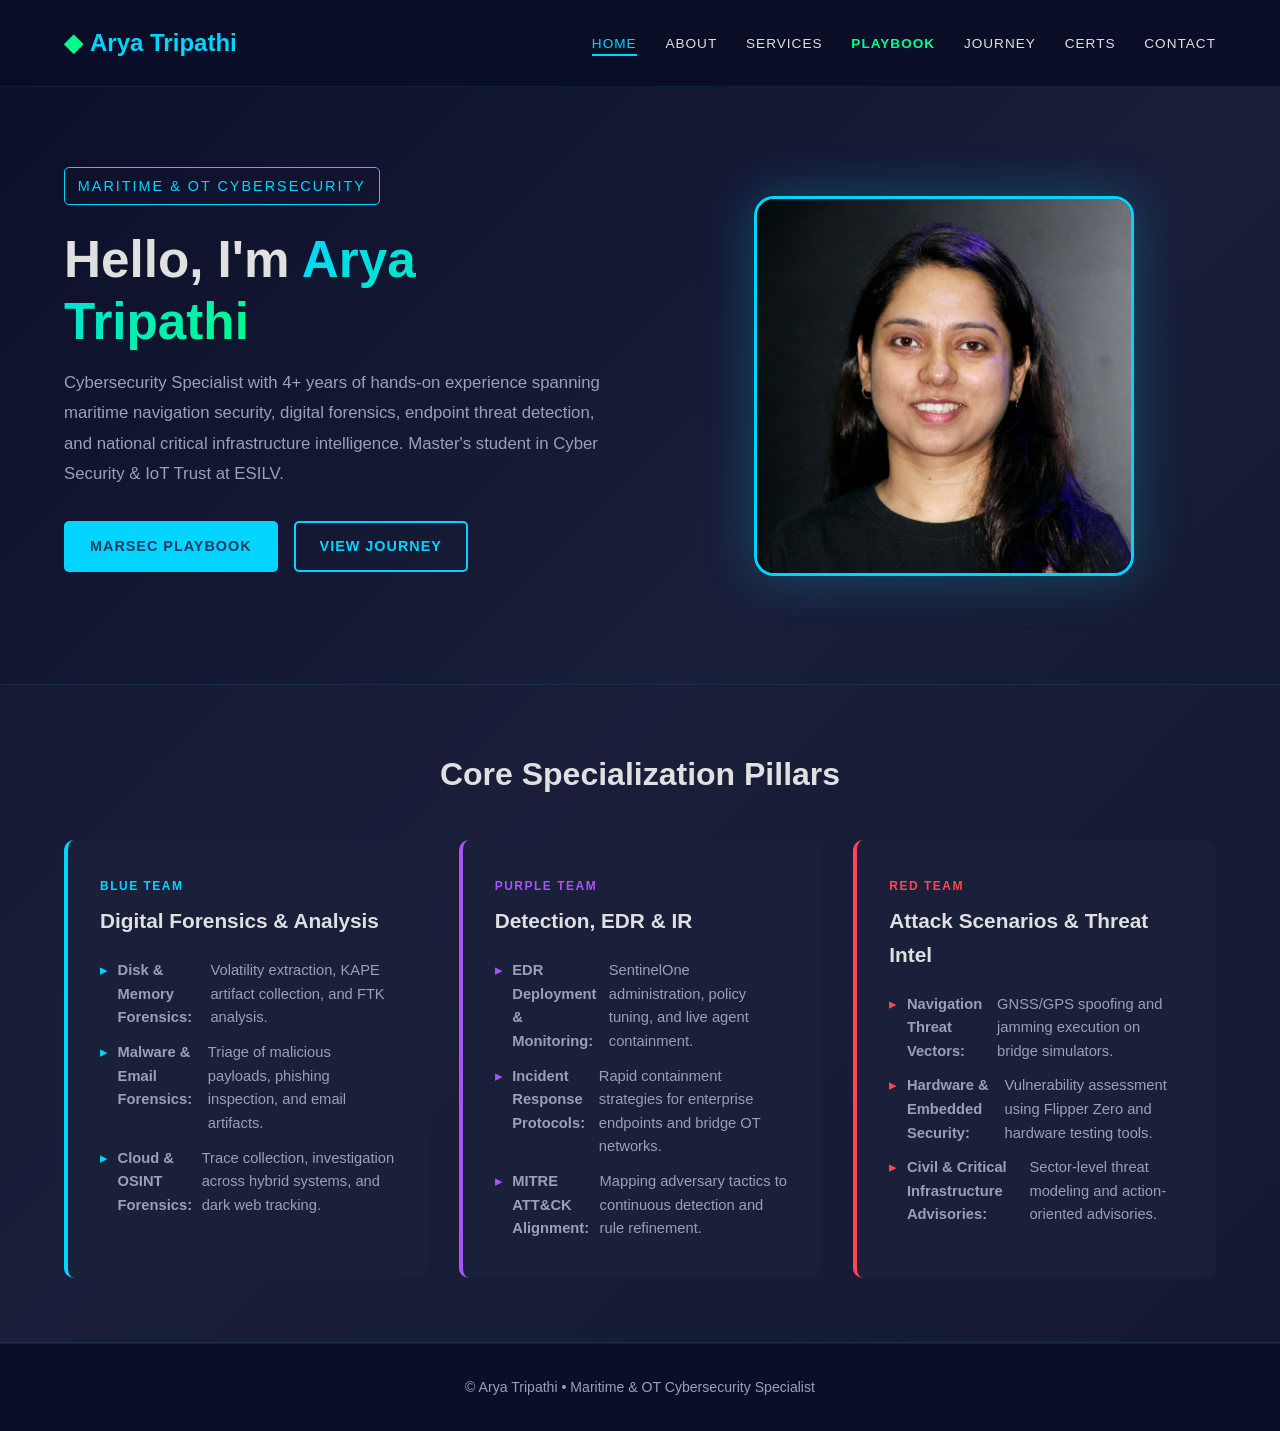
==== index.html @ 49a2dbec "Update index.html with larger photo frame and page-folder links" ====
<!DOCTYPE html>
<html lang="en">
<head>
    <meta charset="UTF-8">
    <meta name="viewport" content="width=device-width, initial-scale=1.0">
    <title>Arya Tripathi - Maritime & OT Cybersecurity Specialist</title>
    <style>
        * {
            margin: 0;
            padding: 0;
            box-sizing: border-box;
        }

        :root {
            --primary: #00d4ff;
            --primary-dark: #0099cc;
            --secondary: #1e3a5f;
            --accent: #00ff88;
            --dark-bg: #0a0e27;
            --card-bg: #1a1f3a;
            --text-light: #e0e0e0;
            --text-muted: #9aa0b5;
        }

        body {
            font-family: 'Segoe UI', Tahoma, Geneva, Verdana, sans-serif;
            background: linear-gradient(135deg, #0a0e27 0%, #1a1f3a 50%, #0f1628 100%);
            color: var(--text-light);
            line-height: 1.6;
            min-height: 100vh;
            display: flex;
            flex-direction: column;
        }

        /* Navigation Bar */
        nav {
            display: flex;
            justify-content: space-between;
            align-items: center;
            padding: 1.5rem 5%;
            background: rgba(10, 14, 39, 0.95);
            backdrop-filter: blur(10px);
            border-bottom: 1px solid rgba(0, 212, 255, 0.1);
            position: sticky;
            top: 0;
            z-index: 100;
        }

        .logo {
            font-size: 1.5rem;
            font-weight: 700;
            color: var(--primary);
            display: flex;
            align-items: center;
            gap: 0.5rem;
        }

        .logo::before {
            content: "◆";
            color: var(--accent);
        }

        nav ul {
            display: flex;
            list-style: none;
            gap: 1.8rem;
        }

        nav a {
            color: var(--text-light);
            text-decoration: none;
            font-size: 0.85rem;
            text-transform: uppercase;
            letter-spacing: 1px;
            transition: all 0.3s ease;
            position: relative;
        }

        nav a:hover,
        nav a.active {
            color: var(--primary);
        }

        nav a.highlight-link {
            color: var(--accent);
            font-weight: 600;
        }

        nav a::after {
            content: '';
            position: absolute;
            bottom: -5px;
            left: 0;
            width: 0;
            height: 2px;
            background: var(--primary);
            transition: width 0.3s ease;
        }

        nav a:hover::after,
        nav a.active::after {
            width: 100%;
        }

        /* Hero Section */
        .hero {
            display: grid;
            grid-template-columns: 1fr 1fr;
            align-items: center;
            gap: 4rem;
            padding: 5rem 5%;
            max-width: 1400px;
            margin: 0 auto;
            flex: 1;
        }

        .hero-content h1 {
            font-size: 3.2rem;
            margin-bottom: 1rem;
            line-height: 1.2;
        }

        .hero-content .highlight {
            background: linear-gradient(135deg, var(--primary), var(--accent));
            -webkit-background-clip: text;
            -webkit-text-fill-color: transparent;
            background-clip: text;
            font-weight: 700;
        }

        .hero-content .subtitle {
            color: var(--primary);
            font-size: 0.9rem;
            text-transform: uppercase;
            letter-spacing: 2px;
            margin-bottom: 1.5rem;
            display: inline-block;
            padding: 0.4rem 0.8rem;
            border: 1px solid var(--primary);
            border-radius: 5px;
        }

        .hero-content p {
            font-size: 1.05rem;
            color: var(--text-muted);
            margin-bottom: 2rem;
            line-height: 1.8;
        }

        .hero-buttons {
            display: flex;
            gap: 1rem;
            margin-bottom: 2rem;
        }

        .btn {
            padding: 0.75rem 1.5rem;
            border-radius: 5px;
            text-decoration: none;
            font-weight: 600;
            font-size: 0.9rem;
            cursor: pointer;
            border: 2px solid;
            transition: all 0.3s ease;
            display: inline-flex;
            align-items: center;
            gap: 0.5rem;
            text-transform: uppercase;
            letter-spacing: 1px;
        }

        .btn-primary {
            background: var(--primary);
            color: var(--secondary);
            border-color: var(--primary);
        }

        .btn-primary:hover {
            background: var(--primary-dark);
            border-color: var(--primary-dark);
            transform: translateY(-2px);
            box-shadow: 0 10px 30px rgba(0, 212, 255, 0.3);
        }

        .btn-secondary {
            background: transparent;
            color: var(--primary);
            border-color: var(--primary);
        }

        .btn-secondary:hover {
            background: var(--primary);
            color: var(--secondary);
            transform: translateY(-2px);
        }

        /* Enlarged Hero Image Frame */
        .hero-image {
            display: flex;
            justify-content: center;
            align-items: center;
        }

        .hero-image img {
            width: 380px;
            height: 380px;
            border-radius: 20px;
            border: 3px solid var(--primary);
            box-shadow: 0 0 50px rgba(0, 212, 255, 0.25);
            object-fit: cover;
            transition: transform 0.3s ease, box-shadow 0.3s ease;
        }

        .hero-image img:hover {
            transform: scale(1.02);
            box-shadow: 0 0 60px rgba(0, 255, 136, 0.3);
        }

        /* Pillars Section */
        .pillars {
            background: rgba(26, 31, 58, 0.5);
            padding: 4rem 5%;
            border-top: 1px solid rgba(0, 212, 255, 0.1);
            border-bottom: 1px solid rgba(0, 212, 255, 0.1);
        }

        .pillars-container {
            max-width: 1400px;
            margin: 0 auto;
        }

        .pillars h2 {
            font-size: 2rem;
            margin-bottom: 2.5rem;
            text-align: center;
            color: var(--text-light);
        }

        .pillars-grid {
            display: grid;
            grid-template-columns: repeat(auto-fit, minmax(300px, 1fr));
            gap: 2rem;
        }

        .pillar {
            background: var(--card-bg);
            padding: 2rem;
            border-radius: 10px;
            transition: all 0.3s ease;
            position: relative;
        }

        .pillar-blue {
            border-left: 4px solid #00d4ff;
        }

        .pillar-purple {
            border-left: 4px solid #a855f7;
        }

        .pillar-red {
            border-left: 4px solid #ff4655;
        }

        .pillar:hover {
            transform: translateY(-5px);
            box-shadow: 0 10px 40px rgba(0, 212, 255, 0.15);
        }

        .pillar-tag {
            font-size: 0.75rem;
            text-transform: uppercase;
            letter-spacing: 1.5px;
            font-weight: 700;
            margin-bottom: 0.5rem;
            display: inline-block;
        }

        .pillar-blue .pillar-tag { color: #00d4ff; }
        .pillar-purple .pillar-tag { color: #a855f7; }
        .pillar-red .pillar-tag { color: #ff4655; }

        .pillar h3 {
            font-size: 1.3rem;
            margin-bottom: 1rem;
            color: var(--text-light);
        }

        .pillar-list {
            list-style: none;
            padding: 0;
            margin: 0;
        }

        .pillar-list li {
            color: var(--text-muted);
            font-size: 0.92rem;
            padding: 0.35rem 0;
            display: flex;
            align-items: flex-start;
            gap: 0.6rem;
        }

        .pillar-blue .pillar-list li::before { content: "▸"; color: #00d4ff; }
        .pillar-purple .pillar-list li::before { content: "▸"; color: #a855f7; }
        .pillar-red .pillar-list li::before { content: "▸"; color: #ff4655; }

        /* Footer */
        footer {
            background: rgba(10, 14, 39, 0.95);
            padding: 2rem 5%;
            text-align: center;
            color: var(--text-muted);
            font-size: 0.88rem;
            border-top: 1px solid rgba(0, 212, 255, 0.1);
        }

        /* Responsive */
        @media (max-width: 768px) {
            .hero {
                grid-template-columns: 1fr;
                padding: 3rem 5%;
                gap: 2rem;
            }

            nav ul {
                display: none;
            }

            .hero-buttons {
                flex-direction: column;
            }

            .hero-image img {
                width: 280px;
                height: 280px;
            }
        }
    </style>
</head>
<body>
    <!-- Navigation linking to your pages/ directory -->
    <nav>
        <div class="logo">Arya Tripathi</div>
        <ul>
            <li><a href="index.html" class="active">Home</a></li>
            <li><a href="pages/about.html">About</a></li>
            <li><a href="pages/services.html">Services</a></li>
            <li><a href="pages/playbook.html" class="highlight-link">Playbook</a></li>
            <li><a href="pages/journey.html">Journey</a></li>
            <li><a href="pages/certifications.html">Certs</a></li>
            <li><a href="pages/contact.html">Contact</a></li>
        </ul>
    </nav>

    <!-- Hero Section -->
    <section class="hero">
        <div class="hero-content">
            <div class="subtitle">Maritime & OT Cybersecurity</div>
            <h1>Hello, I'm <span class="highlight">Arya Tripathi</span></h1>
            <p>Cybersecurity Specialist with 4+ years of hands-on experience spanning maritime navigation security, digital forensics, endpoint threat detection, and national critical infrastructure intelligence. Master's student in Cyber Security & IoT Trust at ESILV.</p>
            
            <div class="hero-buttons">
                <a href="pages/playbook.html" class="btn btn-primary">Marsec Playbook</a>
                <a href="pages/journey.html" class="btn btn-secondary">View Journey</a>
            </div>
        </div>

        <div class="hero-image">
            <img src="assets/profile.jpg" alt="Arya Tripathi" onerror="this.src='https://via.placeholder.com/380x380/1a1f3a/00d4ff?text=Arya+Tripathi'">
        </div>
    </section>

    <!-- Core Pillars Section (Blue / Purple / Red Team) -->
    <section class="pillars">
        <div class="pillars-container">
            <h2>Core Specialization Pillars</h2>
            <div class="pillars-grid">
                
                <!-- Blue Team Pillar -->
                <div class="pillar pillar-blue">
                    <span class="pillar-tag">Blue Team</span>
                    <h3>Digital Forensics & Analysis</h3>
                    <ul class="pillar-list">
                        <li><strong>Disk & Memory Forensics:</strong> Volatility extraction, KAPE artifact collection, and FTK analysis.</li>
                        <li><strong>Malware & Email Forensics:</strong> Triage of malicious payloads, phishing inspection, and email artifacts.</li>
                        <li><strong>Cloud & OSINT Forensics:</strong> Trace collection, investigation across hybrid systems, and dark web tracking.</li>
                    </ul>
                </div>

                <!-- Purple Team Pillar -->
                <div class="pillar pillar-purple">
                    <span class="pillar-tag">Purple Team</span>
                    <h3>Detection, EDR & IR</h3>
                    <ul class="pillar-list">
                        <li><strong>EDR Deployment & Monitoring:</strong> SentinelOne administration, policy tuning, and live agent containment.</li>
                        <li><strong>Incident Response Protocols:</strong> Rapid containment strategies for enterprise endpoints and bridge OT networks.</li>
                        <li><strong>MITRE ATT&CK Alignment:</strong> Mapping adversary tactics to continuous detection and rule refinement.</li>
                    </ul>
                </div>

                <!-- Red Team Pillar -->
                <div class="pillar pillar-red">
                    <span class="pillar-tag">Red Team</span>
                    <h3>Attack Scenarios & Threat Intel</h3>
                    <ul class="pillar-list">
                        <li><strong>Navigation Threat Vectors:</strong> GNSS/GPS spoofing and jamming execution on bridge simulators.</li>
                        <li><strong>Hardware & Embedded Security:</strong> Vulnerability assessment using Flipper Zero and hardware testing tools.</li>
                        <li><strong>Civil & Critical Infrastructure Advisories:</strong> Sector-level threat modeling and action-oriented advisories.</li>
                    </ul>
                </div>

            </div>
        </div>
    </section>

    <!-- Footer -->
    <footer>
        <p>&copy; Arya Tripathi &bull; Maritime & OT Cybersecurity Specialist</p>
    </footer>
</body>
</html>
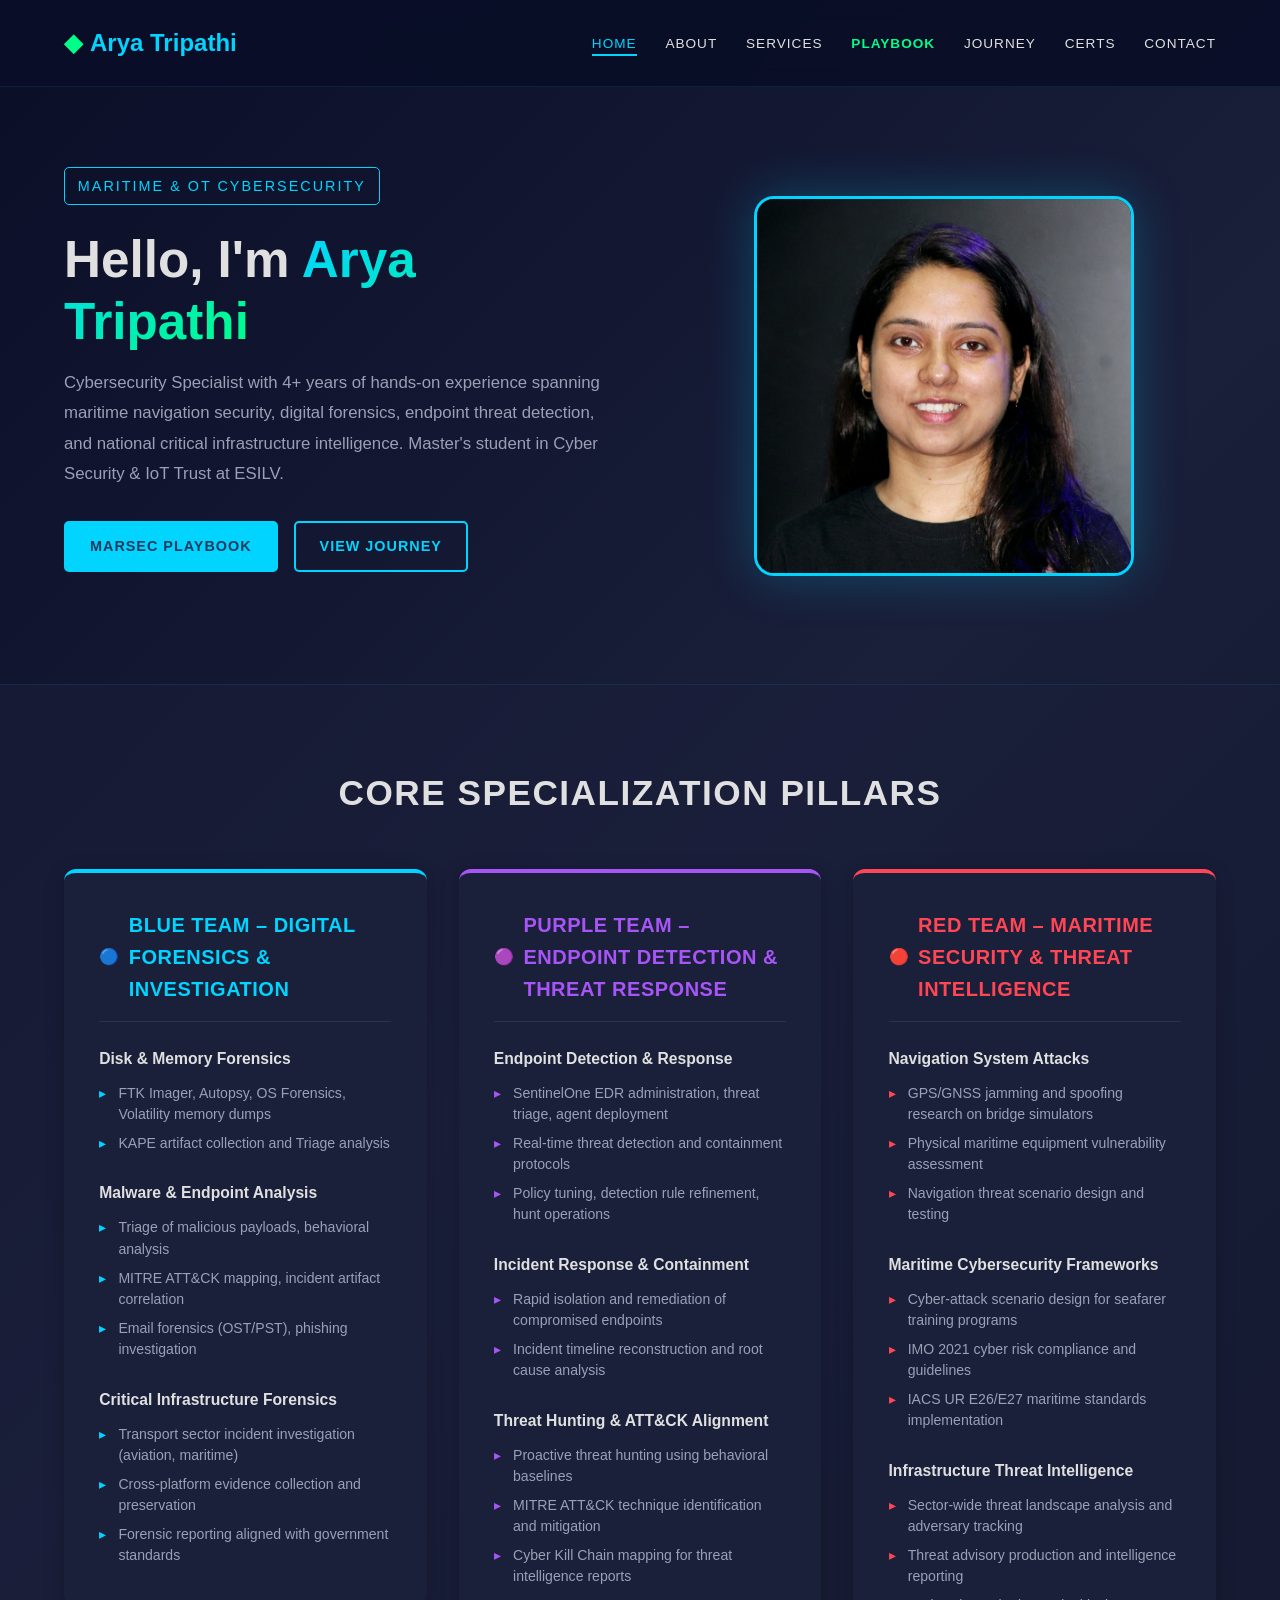
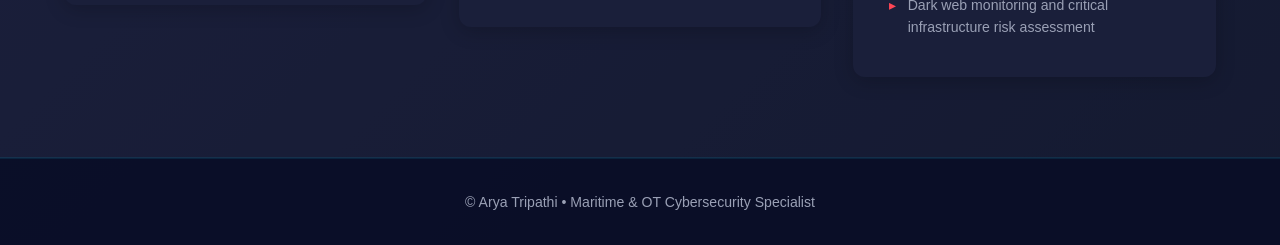
==== commit 134ffe45: "Update index.html with larger photo frame and page-folder links" ====
--- a/index.html
+++ b/index.html
@@ -20,6 +20,11 @@
             --card-bg: #1a1f3a;
             --text-light: #e0e0e0;
             --text-muted: #9aa0b5;
+            
+            /* Team Accent Colors */
+            --blue-team: #00d4ff;
+            --purple-team: #a855f7;
+            --red-team: #ff4655;
         }
 
         body {
@@ -219,7 +224,7 @@
         /* Pillars Section */
         .pillars {
             background: rgba(26, 31, 58, 0.5);
-            padding: 4rem 5%;
+            padding: 5rem 5%;
             border-top: 1px solid rgba(0, 212, 255, 0.1);
             border-bottom: 1px solid rgba(0, 212, 255, 0.1);
         }
@@ -230,60 +235,71 @@
         }
 
         .pillars h2 {
-            font-size: 2rem;
-            margin-bottom: 2.5rem;
+            font-size: 2.2rem;
+            margin-bottom: 3rem;
             text-align: center;
             color: var(--text-light);
+            letter-spacing: 1.5px;
+            text-transform: uppercase;
         }
 
         .pillars-grid {
             display: grid;
-            grid-template-columns: repeat(auto-fit, minmax(300px, 1fr));
+            grid-template-columns: repeat(auto-fit, minmax(350px, 1fr));
             gap: 2rem;
+            align-items: start;
         }
 
         .pillar {
             background: var(--card-bg);
-            padding: 2rem;
-            border-radius: 10px;
+            padding: 2.2rem;
+            border-radius: 12px;
             transition: all 0.3s ease;
-            position: relative;
-        }
-
-        .pillar-blue {
-            border-left: 4px solid #00d4ff;
-        }
-
-        .pillar-purple {
-            border-left: 4px solid #a855f7;
-        }
-
-        .pillar-red {
-            border-left: 4px solid #ff4655;
-        }
+            box-shadow: 0 4px 20px rgba(0,0,0,0.2);
+        }
+
+        .pillar-blue { border-top: 4px solid var(--blue-team); }
+        .pillar-purple { border-top: 4px solid var(--purple-team); }
+        .pillar-red { border-top: 4px solid var(--red-team); }
 
         .pillar:hover {
             transform: translateY(-5px);
-            box-shadow: 0 10px 40px rgba(0, 212, 255, 0.15);
-        }
-
-        .pillar-tag {
-            font-size: 0.75rem;
+            box-shadow: 0 12px 30px rgba(0, 0, 0, 0.4);
+        }
+
+        .pillar-header {
+            display: flex;
+            align-items: center;
+            gap: 0.6rem;
+            margin-bottom: 1.5rem;
+            border-bottom: 1px solid rgba(255, 255, 255, 0.08);
+            padding-bottom: 1rem;
+        }
+
+        .pillar-header h3 {
+            font-size: 1.25rem;
+            font-weight: 700;
+            letter-spacing: 0.5px;
             text-transform: uppercase;
-            letter-spacing: 1.5px;
-            font-weight: 700;
+        }
+
+        .pillar-blue .pillar-header h3 { color: var(--blue-team); }
+        .pillar-purple .pillar-header h3 { color: var(--purple-team); }
+        .pillar-red .pillar-header h3 { color: var(--red-team); }
+
+        .pillar-section {
+            margin-bottom: 1.4rem;
+        }
+
+        .pillar-section:last-child {
+            margin-bottom: 0;
+        }
+
+        .pillar-section h4 {
+            font-size: 0.98rem;
+            color: var(--text-light);
             margin-bottom: 0.5rem;
-            display: inline-block;
-        }
-
-        .pillar-blue .pillar-tag { color: #00d4ff; }
-        .pillar-purple .pillar-tag { color: #a855f7; }
-        .pillar-red .pillar-tag { color: #ff4655; }
-
-        .pillar h3 {
-            font-size: 1.3rem;
-            margin-bottom: 1rem;
-            color: var(--text-light);
+            font-weight: 600;
         }
 
         .pillar-list {
@@ -294,16 +310,33 @@
 
         .pillar-list li {
             color: var(--text-muted);
-            font-size: 0.92rem;
-            padding: 0.35rem 0;
-            display: flex;
-            align-items: flex-start;
-            gap: 0.6rem;
-        }
-
-        .pillar-blue .pillar-list li::before { content: "▸"; color: #00d4ff; }
-        .pillar-purple .pillar-list li::before { content: "▸"; color: #a855f7; }
-        .pillar-red .pillar-list li::before { content: "▸"; color: #ff4655; }
+            font-size: 0.88rem;
+            padding: 0.25rem 0;
+            position: relative;
+            padding-left: 1.2rem;
+            line-height: 1.5;
+        }
+
+        .pillar-blue .pillar-list li::before {
+            content: "▸";
+            position: absolute;
+            left: 0;
+            color: var(--blue-team);
+        }
+
+        .pillar-purple .pillar-list li::before {
+            content: "▸";
+            position: absolute;
+            left: 0;
+            color: var(--purple-team);
+        }
+
+        .pillar-red .pillar-list li::before {
+            content: "▸";
+            position: absolute;
+            left: 0;
+            color: var(--red-team);
+        }
 
         /* Footer */
         footer {
@@ -316,6 +349,12 @@
         }
 
         /* Responsive */
+        @media (max-width: 900px) {
+            .pillars-grid {
+                grid-template-columns: 1fr;
+            }
+        }
+
         @media (max-width: 768px) {
             .hero {
                 grid-template-columns: 1fr;
@@ -339,7 +378,7 @@
     </style>
 </head>
 <body>
-    <!-- Navigation linking to your pages/ directory -->
+    <!-- Navigation Bar -->
     <nav>
         <div class="logo">Arya Tripathi</div>
         <ul>
@@ -371,43 +410,113 @@
         </div>
     </section>
 
-    <!-- Core Pillars Section (Blue / Purple / Red Team) -->
+    <!-- Core Specialization Pillars Section -->
     <section class="pillars">
         <div class="pillars-container">
             <h2>Core Specialization Pillars</h2>
             <div class="pillars-grid">
                 
-                <!-- Blue Team Pillar -->
+                <!-- BLUE TEAM -->
                 <div class="pillar pillar-blue">
-                    <span class="pillar-tag">Blue Team</span>
-                    <h3>Digital Forensics & Analysis</h3>
-                    <ul class="pillar-list">
-                        <li><strong>Disk & Memory Forensics:</strong> Volatility extraction, KAPE artifact collection, and FTK analysis.</li>
-                        <li><strong>Malware & Email Forensics:</strong> Triage of malicious payloads, phishing inspection, and email artifacts.</li>
-                        <li><strong>Cloud & OSINT Forensics:</strong> Trace collection, investigation across hybrid systems, and dark web tracking.</li>
-                    </ul>
+                    <div class="pillar-header">
+                        <span>🔵</span>
+                        <h3>BLUE TEAM – Digital Forensics & Investigation</h3>
+                    </div>
+
+                    <div class="pillar-section">
+                        <h4>Disk & Memory Forensics</h4>
+                        <ul class="pillar-list">
+                            <li>FTK Imager, Autopsy, OS Forensics, Volatility memory dumps</li>
+                            <li>KAPE artifact collection and Triage analysis</li>
+                        </ul>
+                    </div>
+
+                    <div class="pillar-section">
+                        <h4>Malware & Endpoint Analysis</h4>
+                        <ul class="pillar-list">
+                            <li>Triage of malicious payloads, behavioral analysis</li>
+                            <li>MITRE ATT&CK mapping, incident artifact correlation</li>
+                            <li>Email forensics (OST/PST), phishing investigation</li>
+                        </ul>
+                    </div>
+
+                    <div class="pillar-section">
+                        <h4>Critical Infrastructure Forensics</h4>
+                        <ul class="pillar-list">
+                            <li>Transport sector incident investigation (aviation, maritime)</li>
+                            <li>Cross-platform evidence collection and preservation</li>
+                            <li>Forensic reporting aligned with government standards</li>
+                        </ul>
+                    </div>
                 </div>
 
-                <!-- Purple Team Pillar -->
+                <!-- PURPLE TEAM -->
                 <div class="pillar pillar-purple">
-                    <span class="pillar-tag">Purple Team</span>
-                    <h3>Detection, EDR & IR</h3>
-                    <ul class="pillar-list">
-                        <li><strong>EDR Deployment & Monitoring:</strong> SentinelOne administration, policy tuning, and live agent containment.</li>
-                        <li><strong>Incident Response Protocols:</strong> Rapid containment strategies for enterprise endpoints and bridge OT networks.</li>
-                        <li><strong>MITRE ATT&CK Alignment:</strong> Mapping adversary tactics to continuous detection and rule refinement.</li>
-                    </ul>
+                    <div class="pillar-header">
+                        <span>🟣</span>
+                        <h3>PURPLE TEAM – Endpoint Detection & Threat Response</h3>
+                    </div>
+
+                    <div class="pillar-section">
+                        <h4>Endpoint Detection & Response</h4>
+                        <ul class="pillar-list">
+                            <li>SentinelOne EDR administration, threat triage, agent deployment</li>
+                            <li>Real-time threat detection and containment protocols</li>
+                            <li>Policy tuning, detection rule refinement, hunt operations</li>
+                        </ul>
+                    </div>
+
+                    <div class="pillar-section">
+                        <h4>Incident Response & Containment</h4>
+                        <ul class="pillar-list">
+                            <li>Rapid isolation and remediation of compromised endpoints</li>
+                            <li>Incident timeline reconstruction and root cause analysis</li>
+                        </ul>
+                    </div>
+
+                    <div class="pillar-section">
+                        <h4>Threat Hunting & ATT&CK Alignment</h4>
+                        <ul class="pillar-list">
+                            <li>Proactive threat hunting using behavioral baselines</li>
+                            <li>MITRE ATT&CK technique identification and mitigation</li>
+                            <li>Cyber Kill Chain mapping for threat intelligence reports</li>
+                        </ul>
+                    </div>
                 </div>
 
-                <!-- Red Team Pillar -->
+                <!-- RED TEAM -->
                 <div class="pillar pillar-red">
-                    <span class="pillar-tag">Red Team</span>
-                    <h3>Attack Scenarios & Threat Intel</h3>
-                    <ul class="pillar-list">
-                        <li><strong>Navigation Threat Vectors:</strong> GNSS/GPS spoofing and jamming execution on bridge simulators.</li>
-                        <li><strong>Hardware & Embedded Security:</strong> Vulnerability assessment using Flipper Zero and hardware testing tools.</li>
-                        <li><strong>Civil & Critical Infrastructure Advisories:</strong> Sector-level threat modeling and action-oriented advisories.</li>
-                    </ul>
+                    <div class="pillar-header">
+                        <span>🔴</span>
+                        <h3>RED TEAM – Maritime Security & Threat Intelligence</h3>
+                    </div>
+
+                    <div class="pillar-section">
+                        <h4>Navigation System Attacks</h4>
+                        <ul class="pillar-list">
+                            <li>GPS/GNSS jamming and spoofing research on bridge simulators</li>
+                            <li>Physical maritime equipment vulnerability assessment</li>
+                            <li>Navigation threat scenario design and testing</li>
+                        </ul>
+                    </div>
+
+                    <div class="pillar-section">
+                        <h4>Maritime Cybersecurity Frameworks</h4>
+                        <ul class="pillar-list">
+                            <li>Cyber-attack scenario design for seafarer training programs</li>
+                            <li>IMO 2021 cyber risk compliance and guidelines</li>
+                            <li>IACS UR E26/E27 maritime standards implementation</li>
+                        </ul>
+                    </div>
+
+                    <div class="pillar-section">
+                        <h4>Infrastructure Threat Intelligence</h4>
+                        <ul class="pillar-list">
+                            <li>Sector-wide threat landscape analysis and adversary tracking</li>
+                            <li>Threat advisory production and intelligence reporting</li>
+                            <li>Dark web monitoring and critical infrastructure risk assessment</li>
+                        </ul>
+                    </div>
                 </div>
 
             </div>
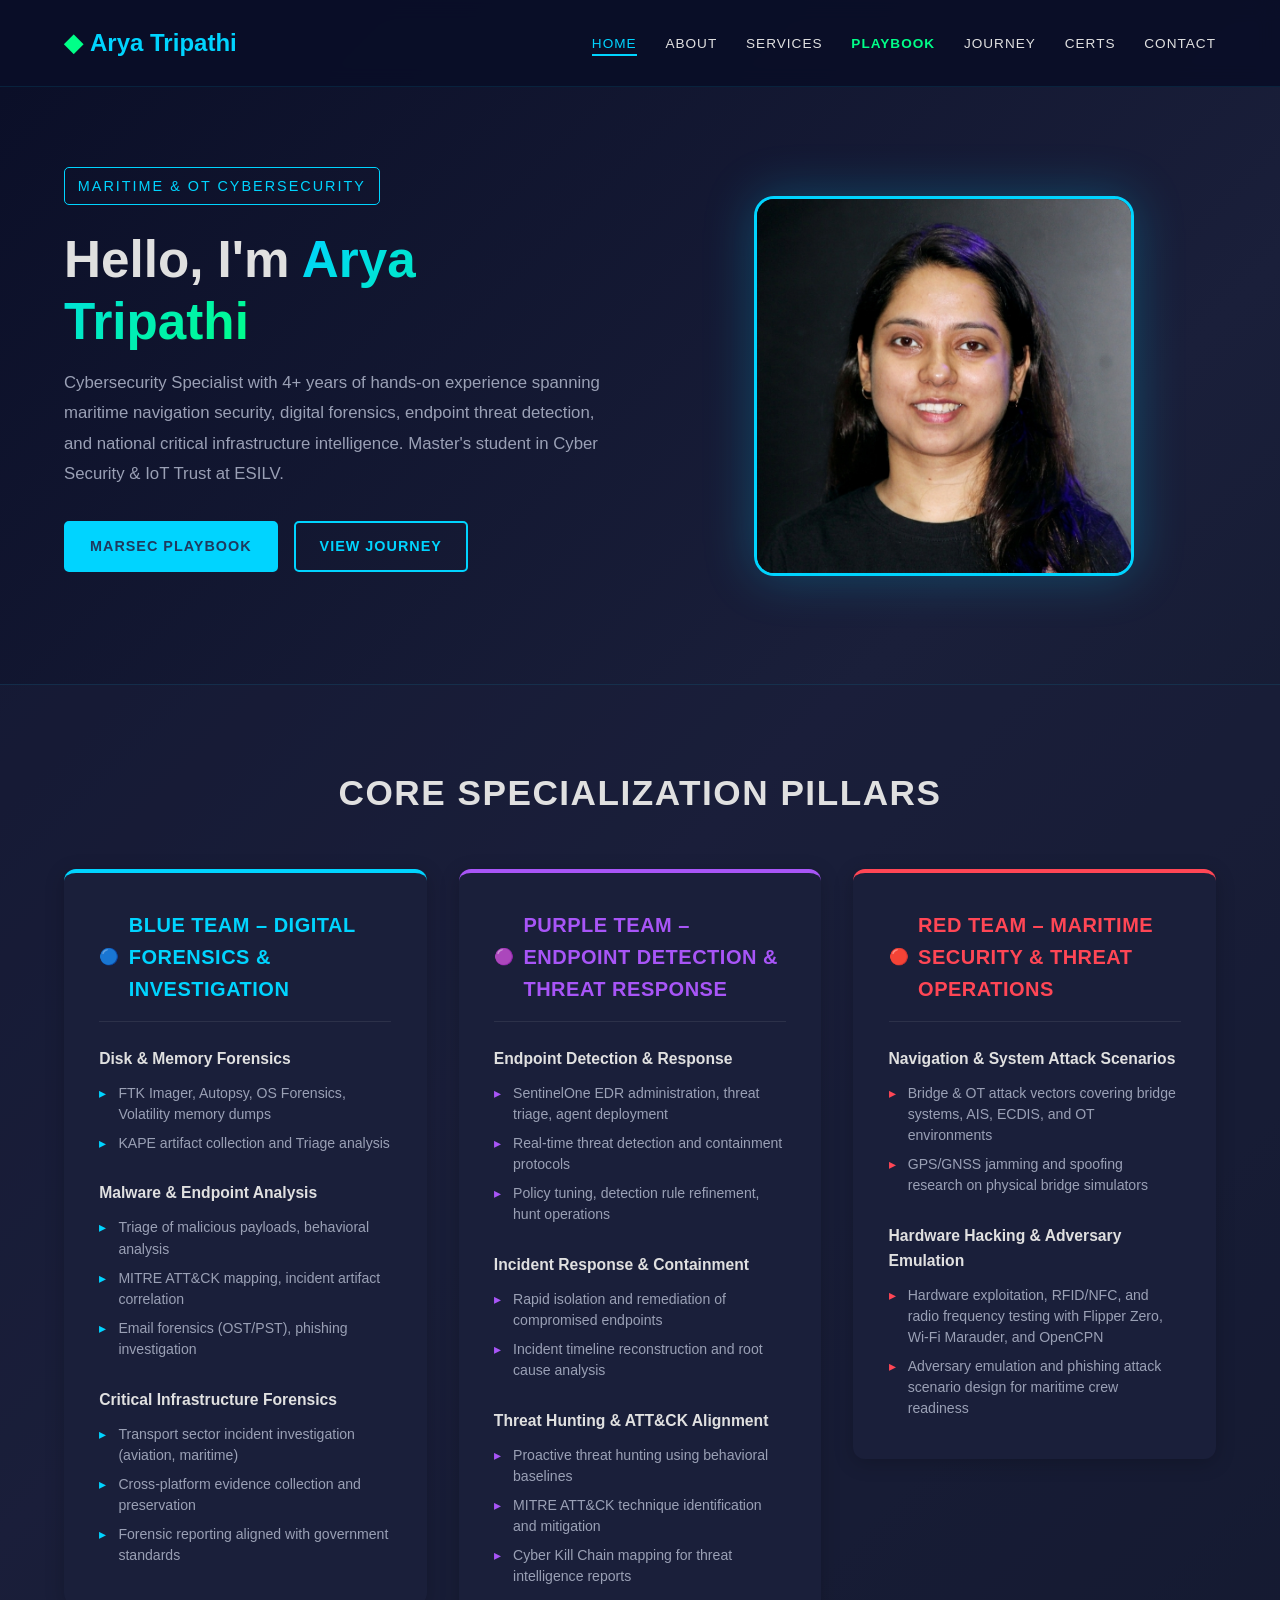
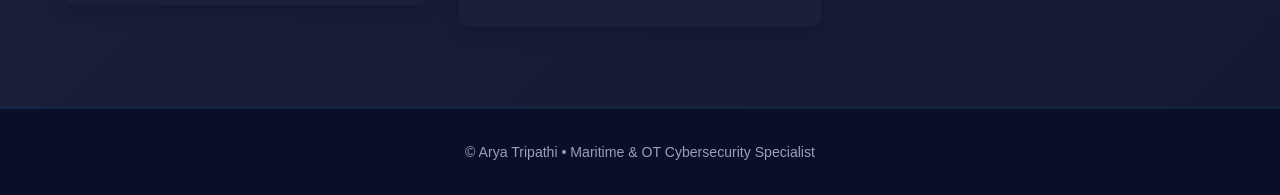
==== commit 39916134: "Update index.html with larger photo frame and page-folder links" ====
--- a/index.html
+++ b/index.html
@@ -488,33 +488,22 @@
                 <div class="pillar pillar-red">
                     <div class="pillar-header">
                         <span>🔴</span>
-                        <h3>RED TEAM – Maritime Security & Threat Intelligence</h3>
-                    </div>
-
-                    <div class="pillar-section">
-                        <h4>Navigation System Attacks</h4>
-                        <ul class="pillar-list">
-                            <li>GPS/GNSS jamming and spoofing research on bridge simulators</li>
-                            <li>Physical maritime equipment vulnerability assessment</li>
-                            <li>Navigation threat scenario design and testing</li>
-                        </ul>
-                    </div>
-
-                    <div class="pillar-section">
-                        <h4>Maritime Cybersecurity Frameworks</h4>
-                        <ul class="pillar-list">
-                            <li>Cyber-attack scenario design for seafarer training programs</li>
-                            <li>IMO 2021 cyber risk compliance and guidelines</li>
-                            <li>IACS UR E26/E27 maritime standards implementation</li>
-                        </ul>
-                    </div>
-
-                    <div class="pillar-section">
-                        <h4>Infrastructure Threat Intelligence</h4>
-                        <ul class="pillar-list">
-                            <li>Sector-wide threat landscape analysis and adversary tracking</li>
-                            <li>Threat advisory production and intelligence reporting</li>
-                            <li>Dark web monitoring and critical infrastructure risk assessment</li>
+                        <h3>RED TEAM – Maritime Security & Threat Operations</h3>
+                    </div>
+
+                    <div class="pillar-section">
+                        <h4>Navigation & System Attack Scenarios</h4>
+                        <ul class="pillar-list">
+                            <li>Bridge & OT attack vectors covering bridge systems, AIS, ECDIS, and OT environments</li>
+                            <li>GPS/GNSS jamming and spoofing research on physical bridge simulators</li>
+                        </ul>
+                    </div>
+
+                    <div class="pillar-section">
+                        <h4>Hardware Hacking & Adversary Emulation</h4>
+                        <ul class="pillar-list">
+                            <li>Hardware exploitation, RFID/NFC, and radio frequency testing with Flipper Zero, Wi-Fi Marauder, and OpenCPN</li>
+                            <li>Adversary emulation and phishing attack scenario design for maritime crew readiness</li>
                         </ul>
                     </div>
                 </div>
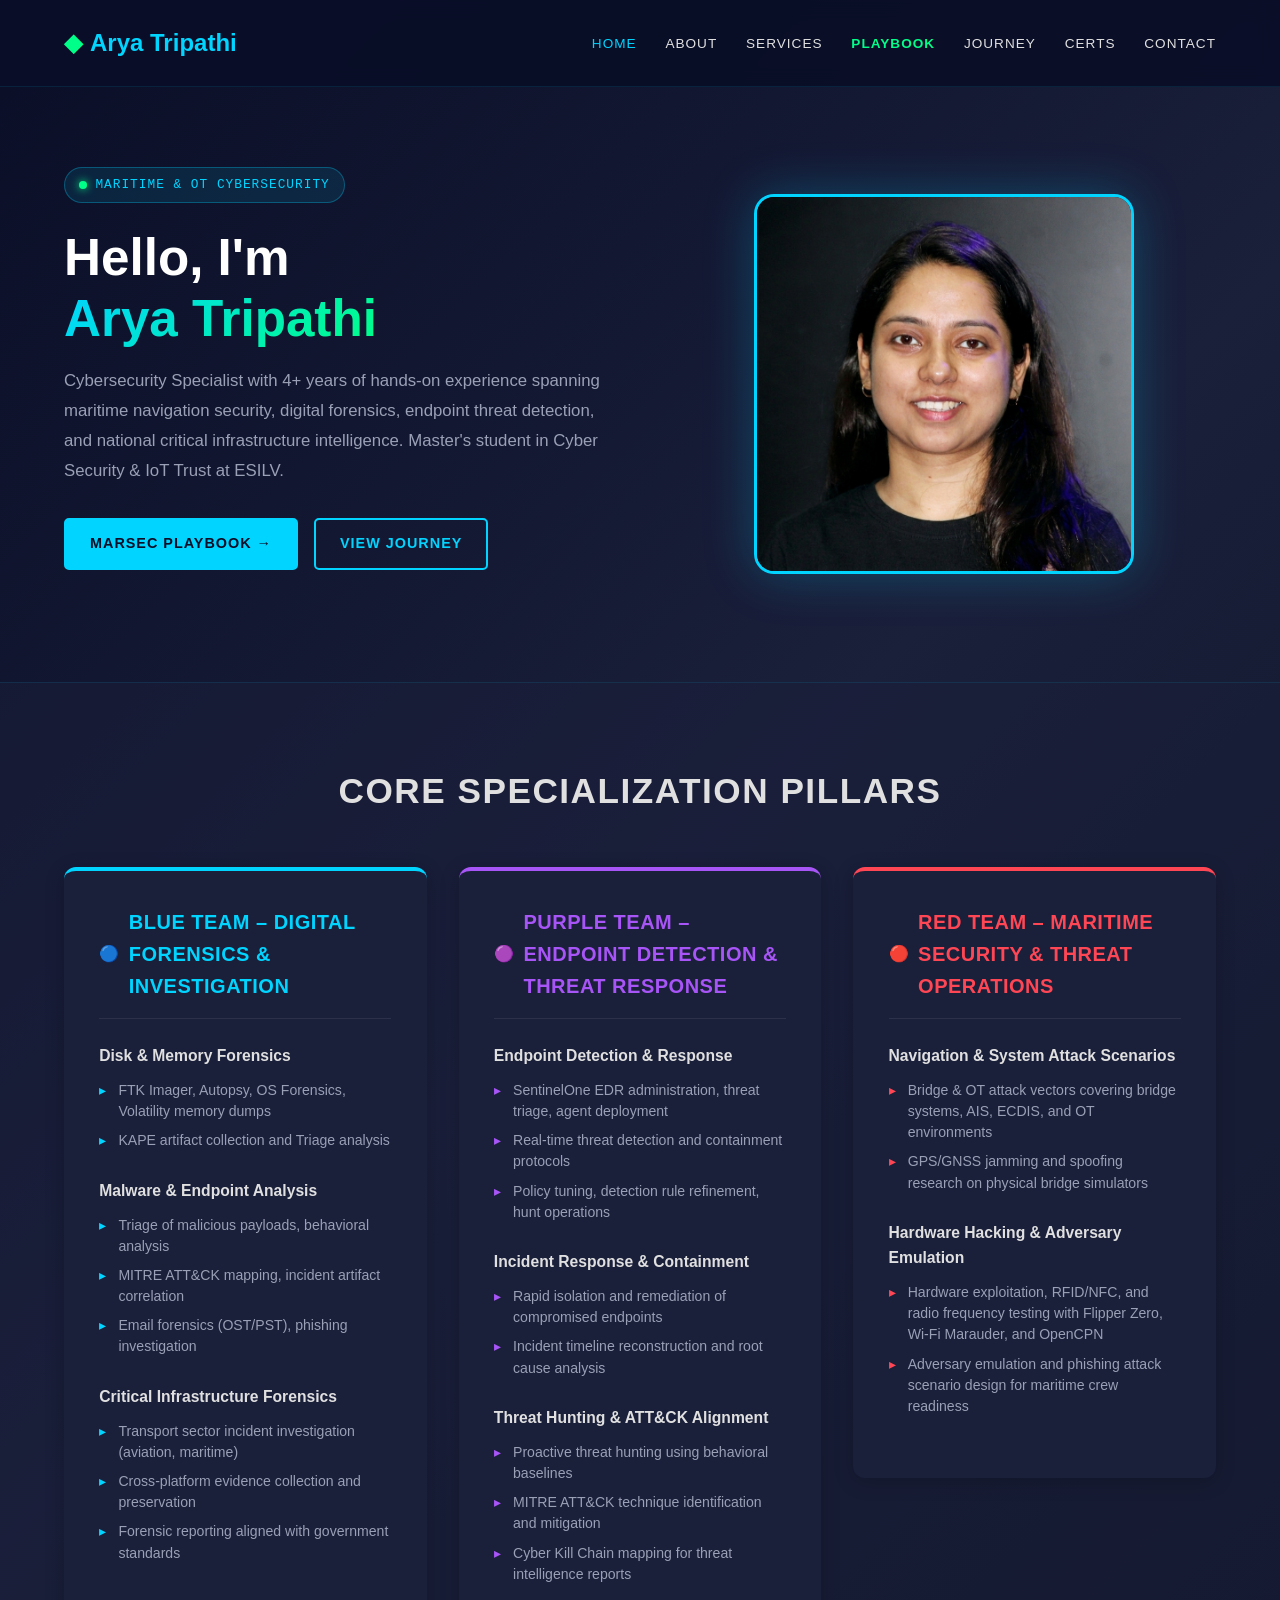
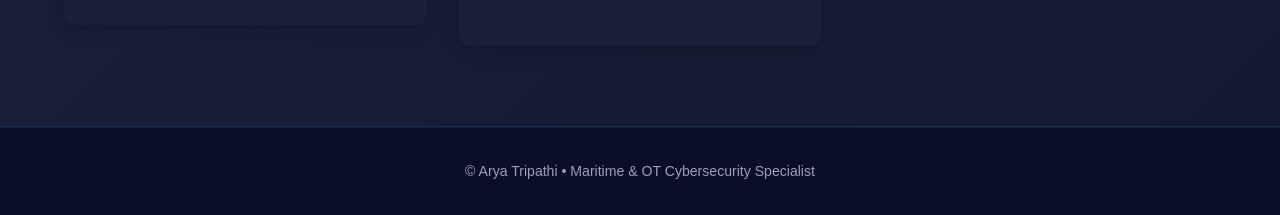
==== commit bddbe705: "Fix CSS styling and hero layout formatting" ====
--- a/index.html
+++ b/index.html
@@ -29,6 +29,7 @@
 
         body {
             font-family: 'Segoe UI', Tahoma, Geneva, Verdana, sans-serif;
+            background: #0a0e27;
             background: linear-gradient(135deg, #0a0e27 0%, #1a1f3a 50%, #0f1628 100%);
             color: var(--text-light);
             line-height: 1.6;
@@ -91,22 +92,6 @@
             font-weight: 600;
         }
 
-        nav a::after {
-            content: '';
-            position: absolute;
-            bottom: -5px;
-            left: 0;
-            width: 0;
-            height: 2px;
-            background: var(--primary);
-            transition: width 0.3s ease;
-        }
-
-        nav a:hover::after,
-        nav a.active::after {
-            width: 100%;
-        }
-
         /* Hero Section */
         .hero {
             display: grid;
@@ -117,12 +102,37 @@
             max-width: 1400px;
             margin: 0 auto;
             flex: 1;
+            width: 100%;
+        }
+
+        .status-badge {
+            display: inline-flex;
+            align-items: center;
+            gap: 0.5rem;
+            background: rgba(0, 212, 255, 0.1);
+            border: 1px solid rgba(0, 212, 255, 0.3);
+            color: var(--primary);
+            font-family: monospace;
+            font-size: 0.8rem;
+            padding: 0.4rem 0.9rem;
+            border-radius: 20px;
+            margin-bottom: 1.5rem;
+            letter-spacing: 1px;
+        }
+
+        .status-dot {
+            width: 8px;
+            height: 8px;
+            background-color: var(--accent);
+            border-radius: 50%;
+            box-shadow: 0 0 8px var(--accent);
         }
 
         .hero-content h1 {
             font-size: 3.2rem;
             margin-bottom: 1rem;
             line-height: 1.2;
+            color: #ffffff;
         }
 
         .hero-content .highlight {
@@ -131,18 +141,6 @@
             -webkit-text-fill-color: transparent;
             background-clip: text;
             font-weight: 700;
-        }
-
-        .hero-content .subtitle {
-            color: var(--primary);
-            font-size: 0.9rem;
-            text-transform: uppercase;
-            letter-spacing: 2px;
-            margin-bottom: 1.5rem;
-            display: inline-block;
-            padding: 0.4rem 0.8rem;
-            border: 1px solid var(--primary);
-            border-radius: 5px;
         }
 
         .hero-content p {
@@ -176,7 +174,7 @@
 
         .btn-primary {
             background: var(--primary);
-            color: var(--secondary);
+            color: #0a0e27;
             border-color: var(--primary);
         }
 
@@ -195,11 +193,11 @@
 
         .btn-secondary:hover {
             background: var(--primary);
-            color: var(--secondary);
+            color: #0a0e27;
             transform: translateY(-2px);
         }
 
-        /* Enlarged Hero Image Frame */
+        /* Hero Image Frame */
         .hero-image {
             display: flex;
             justify-content: center;
@@ -213,12 +211,6 @@
             border: 3px solid var(--primary);
             box-shadow: 0 0 50px rgba(0, 212, 255, 0.25);
             object-fit: cover;
-            transition: transform 0.3s ease, box-shadow 0.3s ease;
-        }
-
-        .hero-image img:hover {
-            transform: scale(1.02);
-            box-shadow: 0 0 60px rgba(0, 255, 136, 0.3);
         }
 
         /* Pillars Section */
@@ -227,6 +219,7 @@
             padding: 5rem 5%;
             border-top: 1px solid rgba(0, 212, 255, 0.1);
             border-bottom: 1px solid rgba(0, 212, 255, 0.1);
+            width: 100%;
         }
 
         .pillars-container {
@@ -254,18 +247,12 @@
             background: var(--card-bg);
             padding: 2.2rem;
             border-radius: 12px;
-            transition: all 0.3s ease;
             box-shadow: 0 4px 20px rgba(0,0,0,0.2);
         }
 
         .pillar-blue { border-top: 4px solid var(--blue-team); }
         .pillar-purple { border-top: 4px solid var(--purple-team); }
         .pillar-red { border-top: 4px solid var(--red-team); }
-
-        .pillar:hover {
-            transform: translateY(-5px);
-            box-shadow: 0 12px 30px rgba(0, 0, 0, 0.4);
-        }
 
         .pillar-header {
             display: flex;
@@ -289,10 +276,6 @@
 
         .pillar-section {
             margin-bottom: 1.4rem;
-        }
-
-        .pillar-section:last-child {
-            margin-bottom: 0;
         }
 
         .pillar-section h4 {
@@ -317,26 +300,9 @@
             line-height: 1.5;
         }
 
-        .pillar-blue .pillar-list li::before {
-            content: "▸";
-            position: absolute;
-            left: 0;
-            color: var(--blue-team);
-        }
-
-        .pillar-purple .pillar-list li::before {
-            content: "▸";
-            position: absolute;
-            left: 0;
-            color: var(--purple-team);
-        }
-
-        .pillar-red .pillar-list li::before {
-            content: "▸";
-            position: absolute;
-            left: 0;
-            color: var(--red-team);
-        }
+        .pillar-blue .pillar-list li::before { content: "▸"; position: absolute; left: 0; color: var(--blue-team); }
+        .pillar-purple .pillar-list li::before { content: "▸"; position: absolute; left: 0; color: var(--purple-team); }
+        .pillar-red .pillar-list li::before { content: "▸"; position: absolute; left: 0; color: var(--red-team); }
 
         /* Footer */
         footer {
@@ -350,29 +316,13 @@
 
         /* Responsive */
         @media (max-width: 900px) {
-            .pillars-grid {
-                grid-template-columns: 1fr;
-            }
-        }
-
-        @media (max-width: 768px) {
             .hero {
                 grid-template-columns: 1fr;
                 padding: 3rem 5%;
                 gap: 2rem;
             }
-
-            nav ul {
-                display: none;
-            }
-
-            .hero-buttons {
-                flex-direction: column;
-            }
-
-            .hero-image img {
-                width: 280px;
-                height: 280px;
+            .pillars-grid {
+                grid-template-columns: 1fr;
             }
         }
     </style>
@@ -395,12 +345,16 @@
     <!-- Hero Section -->
     <section class="hero">
         <div class="hero-content">
-            <div class="subtitle">Maritime & OT Cybersecurity</div>
-            <h1>Hello, I'm <span class="highlight">Arya Tripathi</span></h1>
+            <div class="status-badge">
+                <span class="status-dot"></span> MARITIME & OT CYBERSECURITY
+            </div>
+            
+            <h1>Hello, I'm <br><span class="highlight">Arya Tripathi</span></h1>
+            
             <p>Cybersecurity Specialist with 4+ years of hands-on experience spanning maritime navigation security, digital forensics, endpoint threat detection, and national critical infrastructure intelligence. Master's student in Cyber Security & IoT Trust at ESILV.</p>
             
             <div class="hero-buttons">
-                <a href="pages/playbook.html" class="btn btn-primary">Marsec Playbook</a>
+                <a href="pages/playbook.html" class="btn btn-primary">MARSEC Playbook &#8594;</a>
                 <a href="pages/journey.html" class="btn btn-secondary">View Journey</a>
             </div>
         </div>
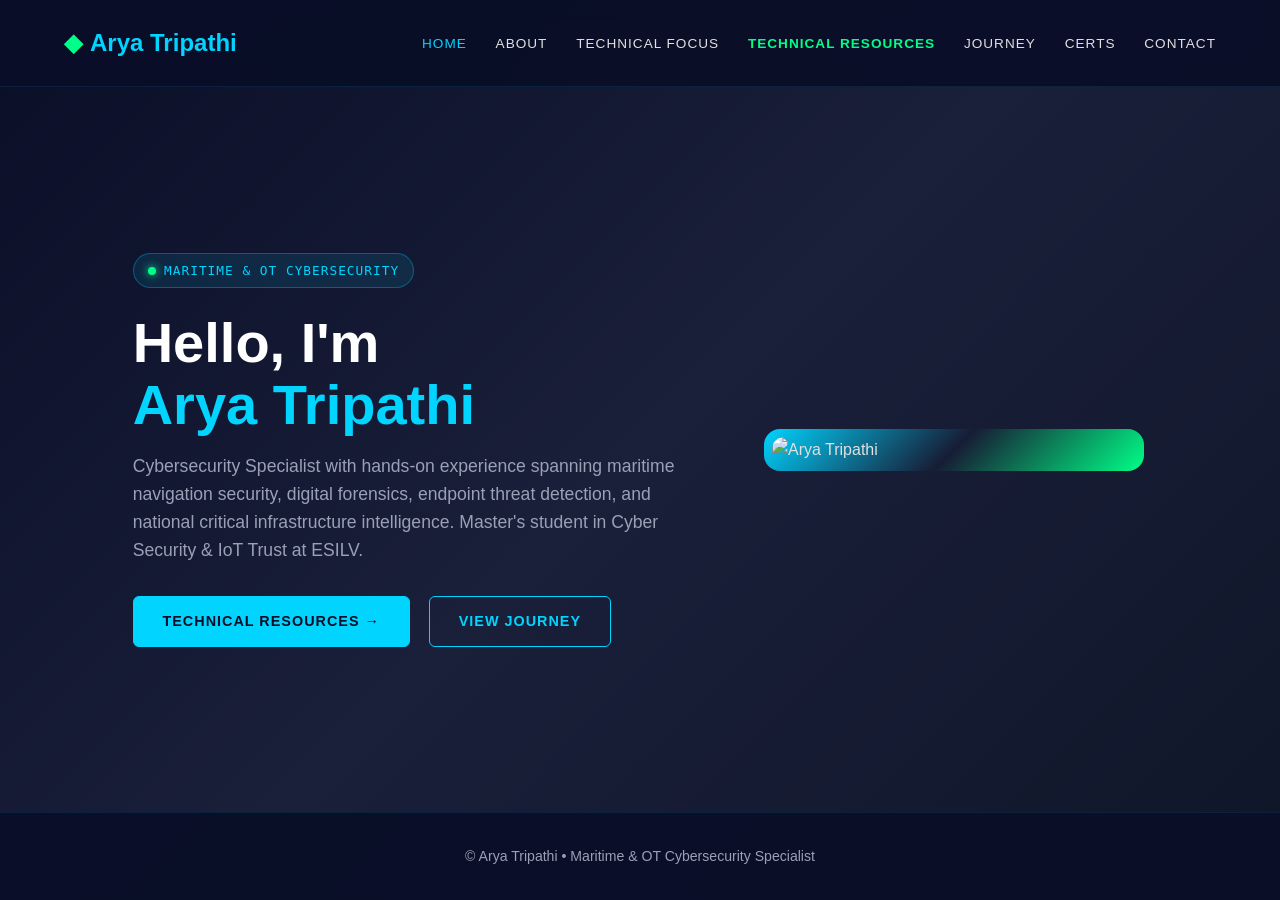
==== commit efe4e4e6: "Standardize navigation menu and title headings across index and services pages" ====
--- a/index.html
+++ b/index.html
@@ -3,7 +3,7 @@
 <head>
     <meta charset="UTF-8">
     <meta name="viewport" content="width=device-width, initial-scale=1.0">
-    <title>Arya Tripathi - Maritime & OT Cybersecurity Specialist</title>
+    <title>Arya Tripathi | Maritime & OT Cybersecurity Specialist</title>
     <style>
         * {
             margin: 0;
@@ -20,16 +20,10 @@
             --card-bg: #1a1f3a;
             --text-light: #e0e0e0;
             --text-muted: #9aa0b5;
-            
-            /* Team Accent Colors */
-            --blue-team: #00d4ff;
-            --purple-team: #a855f7;
-            --red-team: #ff4655;
         }
 
         body {
             font-family: 'Segoe UI', Tahoma, Geneva, Verdana, sans-serif;
-            background: #0a0e27;
             background: linear-gradient(135deg, #0a0e27 0%, #1a1f3a 50%, #0f1628 100%);
             color: var(--text-light);
             line-height: 1.6;
@@ -79,7 +73,6 @@
             text-transform: uppercase;
             letter-spacing: 1px;
             transition: all 0.3s ease;
-            position: relative;
         }
 
         nav a:hover,
@@ -94,15 +87,14 @@
 
         /* Hero Section */
         .hero {
+            max-width: 1200px;
+            margin: 0 auto;
+            padding: 5rem 5%;
             display: grid;
-            grid-template-columns: 1fr 1fr;
-            align-items: center;
-            gap: 4rem;
-            padding: 5rem 5%;
-            max-width: 1400px;
-            margin: 0 auto;
+            grid-template-columns: 1.2fr 0.8fr;
+            gap: 3rem;
+            align-items: center;
             flex: 1;
-            width: 100%;
         }
 
         .status-badge {
@@ -128,183 +120,88 @@
             box-shadow: 0 0 8px var(--accent);
         }
 
-        .hero-content h1 {
-            font-size: 3.2rem;
+        .hero-text h1 {
+            font-size: 3.5rem;
+            line-height: 1.1;
+            color: #ffffff;
             margin-bottom: 1rem;
-            line-height: 1.2;
-            color: #ffffff;
-        }
-
-        .hero-content .highlight {
-            background: linear-gradient(135deg, var(--primary), var(--accent));
-            -webkit-background-clip: text;
-            -webkit-text-fill-color: transparent;
-            background-clip: text;
-            font-weight: 700;
-        }
-
-        .hero-content p {
-            font-size: 1.05rem;
+        }
+
+        .hero-text h1 span {
+            color: var(--primary);
+            display: block;
+        }
+
+        .hero-text p {
+            font-size: 1.1rem;
             color: var(--text-muted);
             margin-bottom: 2rem;
-            line-height: 1.8;
-        }
-
-        .hero-buttons {
-            display: flex;
-            gap: 1rem;
-            margin-bottom: 2rem;
+            max-width: 580px;
+        }
+
+        .hero-btns {
+            display: flex;
+            gap: 1.2rem;
+            flex-wrap: wrap;
         }
 
         .btn {
-            padding: 0.75rem 1.5rem;
-            border-radius: 5px;
+            padding: 0.8rem 1.8rem;
+            border-radius: 6px;
             text-decoration: none;
+            font-size: 0.9rem;
             font-weight: 600;
-            font-size: 0.9rem;
-            cursor: pointer;
-            border: 2px solid;
+            letter-spacing: 1px;
+            text-transform: uppercase;
             transition: all 0.3s ease;
-            display: inline-flex;
-            align-items: center;
-            gap: 0.5rem;
-            text-transform: uppercase;
-            letter-spacing: 1px;
-        }
-
-        .btn-primary {
+        }
+
+        .primary-btn {
             background: var(--primary);
             color: #0a0e27;
-            border-color: var(--primary);
-        }
-
-        .btn-primary:hover {
-            background: var(--primary-dark);
-            border-color: var(--primary-dark);
-            transform: translateY(-2px);
-            box-shadow: 0 10px 30px rgba(0, 212, 255, 0.3);
-        }
-
-        .btn-secondary {
+            border: 1px solid var(--primary);
+        }
+
+        .primary-btn:hover {
+            background: var(--accent);
+            border-color: var(--accent);
+            box-shadow: 0 0 15px rgba(0, 255, 136, 0.4);
+        }
+
+        .secondary-btn {
             background: transparent;
             color: var(--primary);
-            border-color: var(--primary);
-        }
-
-        .btn-secondary:hover {
-            background: var(--primary);
-            color: #0a0e27;
-            transform: translateY(-2px);
-        }
-
-        /* Hero Image Frame */
-        .hero-image {
+            border: 1px solid var(--primary);
+        }
+
+        .secondary-btn:hover {
+            background: rgba(0, 212, 255, 0.1);
+        }
+
+        /* Hero Image Container */
+        .hero-image-container {
             display: flex;
             justify-content: center;
             align-items: center;
         }
 
-        .hero-image img {
-            width: 380px;
-            height: 380px;
-            border-radius: 20px;
-            border: 3px solid var(--primary);
-            box-shadow: 0 0 50px rgba(0, 212, 255, 0.25);
+        .hero-image-frame {
+            position: relative;
+            width: 100%;
+            max-width: 380px;
+            border-radius: 16px;
+            padding: 8px;
+            background: linear-gradient(135deg, var(--primary), transparent, var(--accent));
+        }
+
+        .hero-image-frame img {
+            width: 100%;
+            height: auto;
+            border-radius: 12px;
+            display: block;
             object-fit: cover;
         }
 
-        /* Pillars Section */
-        .pillars {
-            background: rgba(26, 31, 58, 0.5);
-            padding: 5rem 5%;
-            border-top: 1px solid rgba(0, 212, 255, 0.1);
-            border-bottom: 1px solid rgba(0, 212, 255, 0.1);
-            width: 100%;
-        }
-
-        .pillars-container {
-            max-width: 1400px;
-            margin: 0 auto;
-        }
-
-        .pillars h2 {
-            font-size: 2.2rem;
-            margin-bottom: 3rem;
-            text-align: center;
-            color: var(--text-light);
-            letter-spacing: 1.5px;
-            text-transform: uppercase;
-        }
-
-        .pillars-grid {
-            display: grid;
-            grid-template-columns: repeat(auto-fit, minmax(350px, 1fr));
-            gap: 2rem;
-            align-items: start;
-        }
-
-        .pillar {
-            background: var(--card-bg);
-            padding: 2.2rem;
-            border-radius: 12px;
-            box-shadow: 0 4px 20px rgba(0,0,0,0.2);
-        }
-
-        .pillar-blue { border-top: 4px solid var(--blue-team); }
-        .pillar-purple { border-top: 4px solid var(--purple-team); }
-        .pillar-red { border-top: 4px solid var(--red-team); }
-
-        .pillar-header {
-            display: flex;
-            align-items: center;
-            gap: 0.6rem;
-            margin-bottom: 1.5rem;
-            border-bottom: 1px solid rgba(255, 255, 255, 0.08);
-            padding-bottom: 1rem;
-        }
-
-        .pillar-header h3 {
-            font-size: 1.25rem;
-            font-weight: 700;
-            letter-spacing: 0.5px;
-            text-transform: uppercase;
-        }
-
-        .pillar-blue .pillar-header h3 { color: var(--blue-team); }
-        .pillar-purple .pillar-header h3 { color: var(--purple-team); }
-        .pillar-red .pillar-header h3 { color: var(--red-team); }
-
-        .pillar-section {
-            margin-bottom: 1.4rem;
-        }
-
-        .pillar-section h4 {
-            font-size: 0.98rem;
-            color: var(--text-light);
-            margin-bottom: 0.5rem;
-            font-weight: 600;
-        }
-
-        .pillar-list {
-            list-style: none;
-            padding: 0;
-            margin: 0;
-        }
-
-        .pillar-list li {
-            color: var(--text-muted);
-            font-size: 0.88rem;
-            padding: 0.25rem 0;
-            position: relative;
-            padding-left: 1.2rem;
-            line-height: 1.5;
-        }
-
-        .pillar-blue .pillar-list li::before { content: "▸"; position: absolute; left: 0; color: var(--blue-team); }
-        .pillar-purple .pillar-list li::before { content: "▸"; position: absolute; left: 0; color: var(--purple-team); }
-        .pillar-red .pillar-list li::before { content: "▸"; position: absolute; left: 0; color: var(--red-team); }
-
-        /* Footer */
         footer {
             background: rgba(10, 14, 39, 0.95);
             padding: 2rem 5%;
@@ -314,161 +211,62 @@
             border-top: 1px solid rgba(0, 212, 255, 0.1);
         }
 
-        /* Responsive */
         @media (max-width: 900px) {
             .hero {
                 grid-template-columns: 1fr;
-                padding: 3rem 5%;
-                gap: 2rem;
+                text-align: center;
+                padding-top: 2rem;
             }
-            .pillars-grid {
-                grid-template-columns: 1fr;
+
+            .hero-text p {
+                margin: 0 auto 2rem auto;
+            }
+
+            .hero-btns {
+                justify-content: center;
             }
         }
     </style>
 </head>
 <body>
-    <!-- Navigation Bar -->
+
+    <!-- Unified Navigation Bar -->
     <nav>
         <div class="logo">Arya Tripathi</div>
         <ul>
-            <li><a href="index.html" class="active">Home</a></li>
-            <li><a href="pages/about.html">About</a></li>
-            <li><a href="pages/services.html">Services</a></li>
-            <li><a href="pages/playbook.html" class="highlight-link">Playbook</a></li>
-            <li><a href="pages/journey.html">Journey</a></li>
-            <li><a href="pages/certifications.html">Certs</a></li>
-            <li><a href="pages/contact.html">Contact</a></li>
+            <li><a href="index.html" class="active">HOME</a></li>
+            <li><a href="pages/about.html">ABOUT</a></li>
+            <li><a href="pages/services.html">TECHNICAL FOCUS</a></li>
+            <li><a href="pages/playbook.html" class="highlight-link">TECHNICAL RESOURCES</a></li>
+            <li><a href="pages/journey.html">JOURNEY</a></li>
+            <li><a href="pages/certifications.html">CERTS</a></li>
+            <li><a href="pages/contact.html">CONTACT</a></li>
         </ul>
     </nav>
 
-    <!-- Hero Section -->
+    <!-- Hero Content -->
     <section class="hero">
-        <div class="hero-content">
+        <div class="hero-text">
             <div class="status-badge">
                 <span class="status-dot"></span> MARITIME & OT CYBERSECURITY
             </div>
-            
-            <h1>Hello, I'm <br><span class="highlight">Arya Tripathi</span></h1>
-            
-            <p>Cybersecurity Specialist with 4+ years of hands-on experience spanning maritime navigation security, digital forensics, endpoint threat detection, and national critical infrastructure intelligence. Master's student in Cyber Security & IoT Trust at ESILV.</p>
-            
-            <div class="hero-buttons">
-                <a href="pages/playbook.html" class="btn btn-primary">MARSEC Playbook &#8594;</a>
-                <a href="pages/journey.html" class="btn btn-secondary">View Journey</a>
+            <h1>Hello, I'm <span>Arya Tripathi</span></h1>
+            <p>Cybersecurity Specialist with hands-on experience spanning maritime navigation security, digital forensics, endpoint threat detection, and national critical infrastructure intelligence. Master's student in Cyber Security & IoT Trust at ESILV.</p>
+            <div class="hero-btns">
+                <a href="pages/playbook.html" class="btn primary-btn">TECHNICAL RESOURCES →</a>
+                <a href="pages/journey.html" class="btn secondary-btn">VIEW JOURNEY</a>
             </div>
         </div>
-
-        <div class="hero-image">
-            <img src="assets/profile.jpg" alt="Arya Tripathi" onerror="this.src='https://via.placeholder.com/380x380/1a1f3a/00d4ff?text=Arya+Tripathi'">
-        </div>
-    </section>
-
-    <!-- Core Specialization Pillars Section -->
-    <section class="pillars">
-        <div class="pillars-container">
-            <h2>Core Specialization Pillars</h2>
-            <div class="pillars-grid">
-                
-                <!-- BLUE TEAM -->
-                <div class="pillar pillar-blue">
-                    <div class="pillar-header">
-                        <span>🔵</span>
-                        <h3>BLUE TEAM – Digital Forensics & Investigation</h3>
-                    </div>
-
-                    <div class="pillar-section">
-                        <h4>Disk & Memory Forensics</h4>
-                        <ul class="pillar-list">
-                            <li>FTK Imager, Autopsy, OS Forensics, Volatility memory dumps</li>
-                            <li>KAPE artifact collection and Triage analysis</li>
-                        </ul>
-                    </div>
-
-                    <div class="pillar-section">
-                        <h4>Malware & Endpoint Analysis</h4>
-                        <ul class="pillar-list">
-                            <li>Triage of malicious payloads, behavioral analysis</li>
-                            <li>MITRE ATT&CK mapping, incident artifact correlation</li>
-                            <li>Email forensics (OST/PST), phishing investigation</li>
-                        </ul>
-                    </div>
-
-                    <div class="pillar-section">
-                        <h4>Critical Infrastructure Forensics</h4>
-                        <ul class="pillar-list">
-                            <li>Transport sector incident investigation (aviation, maritime)</li>
-                            <li>Cross-platform evidence collection and preservation</li>
-                            <li>Forensic reporting aligned with government standards</li>
-                        </ul>
-                    </div>
-                </div>
-
-                <!-- PURPLE TEAM -->
-                <div class="pillar pillar-purple">
-                    <div class="pillar-header">
-                        <span>🟣</span>
-                        <h3>PURPLE TEAM – Endpoint Detection & Threat Response</h3>
-                    </div>
-
-                    <div class="pillar-section">
-                        <h4>Endpoint Detection & Response</h4>
-                        <ul class="pillar-list">
-                            <li>SentinelOne EDR administration, threat triage, agent deployment</li>
-                            <li>Real-time threat detection and containment protocols</li>
-                            <li>Policy tuning, detection rule refinement, hunt operations</li>
-                        </ul>
-                    </div>
-
-                    <div class="pillar-section">
-                        <h4>Incident Response & Containment</h4>
-                        <ul class="pillar-list">
-                            <li>Rapid isolation and remediation of compromised endpoints</li>
-                            <li>Incident timeline reconstruction and root cause analysis</li>
-                        </ul>
-                    </div>
-
-                    <div class="pillar-section">
-                        <h4>Threat Hunting & ATT&CK Alignment</h4>
-                        <ul class="pillar-list">
-                            <li>Proactive threat hunting using behavioral baselines</li>
-                            <li>MITRE ATT&CK technique identification and mitigation</li>
-                            <li>Cyber Kill Chain mapping for threat intelligence reports</li>
-                        </ul>
-                    </div>
-                </div>
-
-                <!-- RED TEAM -->
-                <div class="pillar pillar-red">
-                    <div class="pillar-header">
-                        <span>🔴</span>
-                        <h3>RED TEAM – Maritime Security & Threat Operations</h3>
-                    </div>
-
-                    <div class="pillar-section">
-                        <h4>Navigation & System Attack Scenarios</h4>
-                        <ul class="pillar-list">
-                            <li>Bridge & OT attack vectors covering bridge systems, AIS, ECDIS, and OT environments</li>
-                            <li>GPS/GNSS jamming and spoofing research on physical bridge simulators</li>
-                        </ul>
-                    </div>
-
-                    <div class="pillar-section">
-                        <h4>Hardware Hacking & Adversary Emulation</h4>
-                        <ul class="pillar-list">
-                            <li>Hardware exploitation, RFID/NFC, and radio frequency testing with Flipper Zero, Wi-Fi Marauder, and OpenCPN</li>
-                            <li>Adversary emulation and phishing attack scenario design for maritime crew readiness</li>
-                        </ul>
-                    </div>
-                </div>
-
+        <div class="hero-image-container">
+            <div class="hero-image-frame">
+                <img src="assets/images/profile.jpg" alt="Arya Tripathi">
             </div>
         </div>
     </section>
 
-    <!-- Footer -->
     <footer>
         <p>&copy; Arya Tripathi &bull; Maritime & OT Cybersecurity Specialist</p>
     </footer>
+
 </body>
 </html>
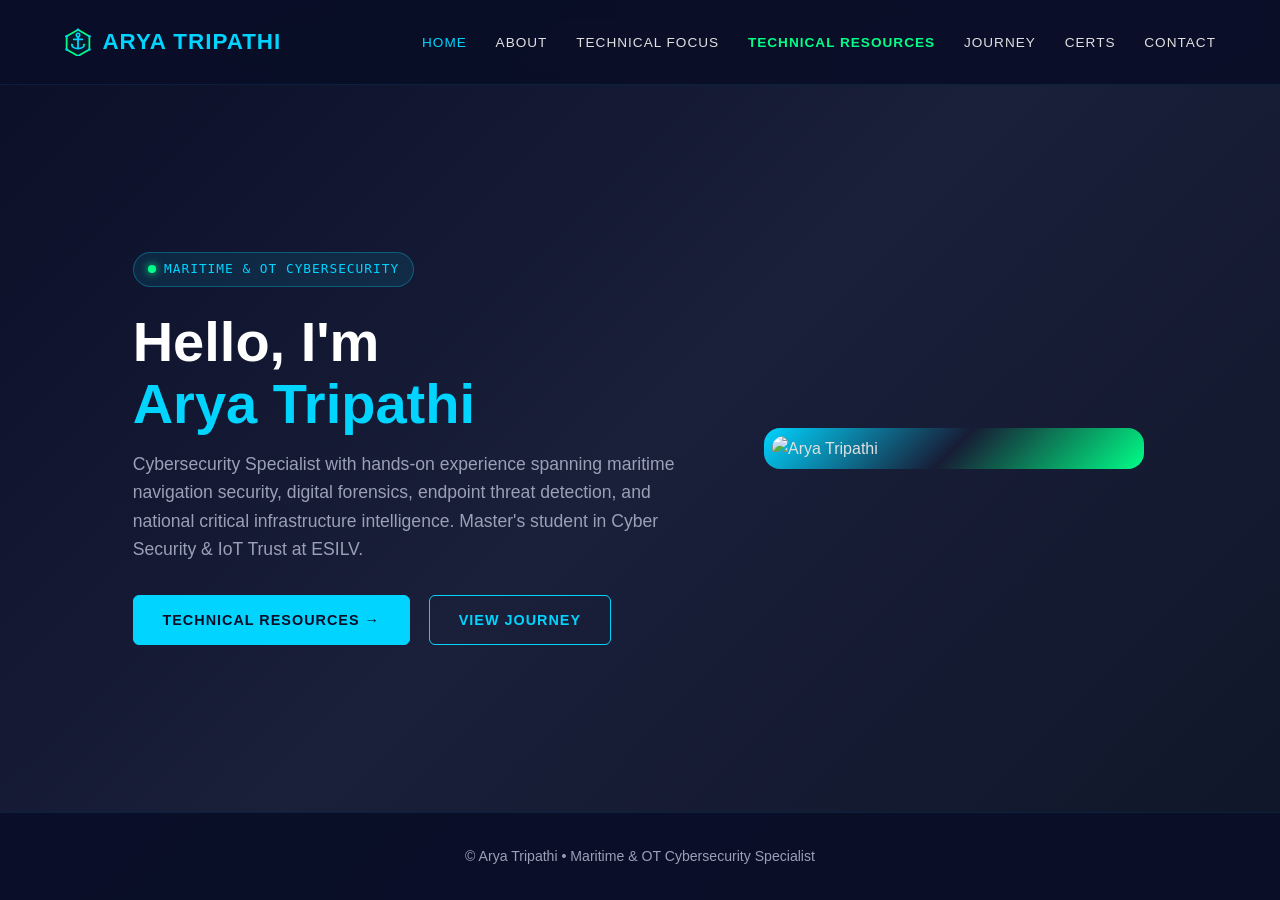
==== commit 695483b5: "Add custom Cyber Anchor SVG logo to header navigation" ====
--- a/index.html
+++ b/index.html
@@ -47,17 +47,23 @@
         }
 
         .logo {
-            font-size: 1.5rem;
+            font-size: 1.4rem;
             font-weight: 700;
             color: var(--primary);
             display: flex;
             align-items: center;
-            gap: 0.5rem;
-        }
-
-        .logo::before {
-            content: "◆";
-            color: var(--accent);
+            gap: 0.65rem;
+            text-decoration: none;
+        }
+
+        .cyber-anchor-icon {
+            width: 28px;
+            height: 28px;
+            transition: transform 0.3s ease;
+        }
+
+        .logo:hover .cyber-anchor-icon {
+            transform: scale(1.1) rotate(5deg);
         }
 
         nav ul {
@@ -230,9 +236,28 @@
 </head>
 <body>
 
-    <!-- Unified Navigation Bar -->
+    <!-- Unified Navigation Bar with Cyber-Anchor Logo -->
     <nav>
-        <div class="logo">Arya Tripathi</div>
+        <a href="index.html" class="logo">
+            <svg class="cyber-anchor-icon" viewBox="0 0 32 32" fill="none" xmlns="http://www.w3.org/2000/svg">
+                <!-- Hexagon Node Boundary -->
+                <polygon points="16,2 29,9.5 29,24.5 16,32 3,24.5 3,9.5" stroke="var(--accent)" stroke-width="2" fill="rgba(0, 255, 136, 0.05)" />
+                <circle cx="16" cy="2" r="1.5" fill="var(--primary)" />
+                <circle cx="29" cy="9.5" r="1.5" fill="var(--primary)" />
+                <circle cx="29" cy="24.5" r="1.5" fill="var(--primary)" />
+                <circle cx="16" cy="32" r="1.5" fill="var(--primary)" />
+                <circle cx="3" cy="24.5" r="1.5" fill="var(--primary)" />
+                <circle cx="3" cy="9.5" r="1.5" fill="var(--primary)" />
+                <!-- Anchor Core -->
+                <circle cx="16" cy="8" r="2" stroke="var(--primary)" stroke-width="1.8" />
+                <line x1="16" y1="10" x2="16" y2="23" stroke="var(--primary)" stroke-width="2" stroke-linecap="round" />
+                <line x1="11" y1="13" x2="21" y2="13" stroke="var(--primary)" stroke-width="1.8" stroke-linecap="round" />
+                <path d="M 9,19 C 9,25 23,25 23,19" stroke="var(--primary)" stroke-width="2" stroke-linecap="round" fill="none" />
+                <path d="M 8,18 L 9,20 L 11,19" fill="var(--accent)" />
+                <path d="M 24,18 L 23,20 L 21,19" fill="var(--accent)" />
+            </svg>
+            Arya Tripathi
+        </a>
         <ul>
             <li><a href="index.html" class="active">HOME</a></li>
             <li><a href="pages/about.html">ABOUT</a></li>
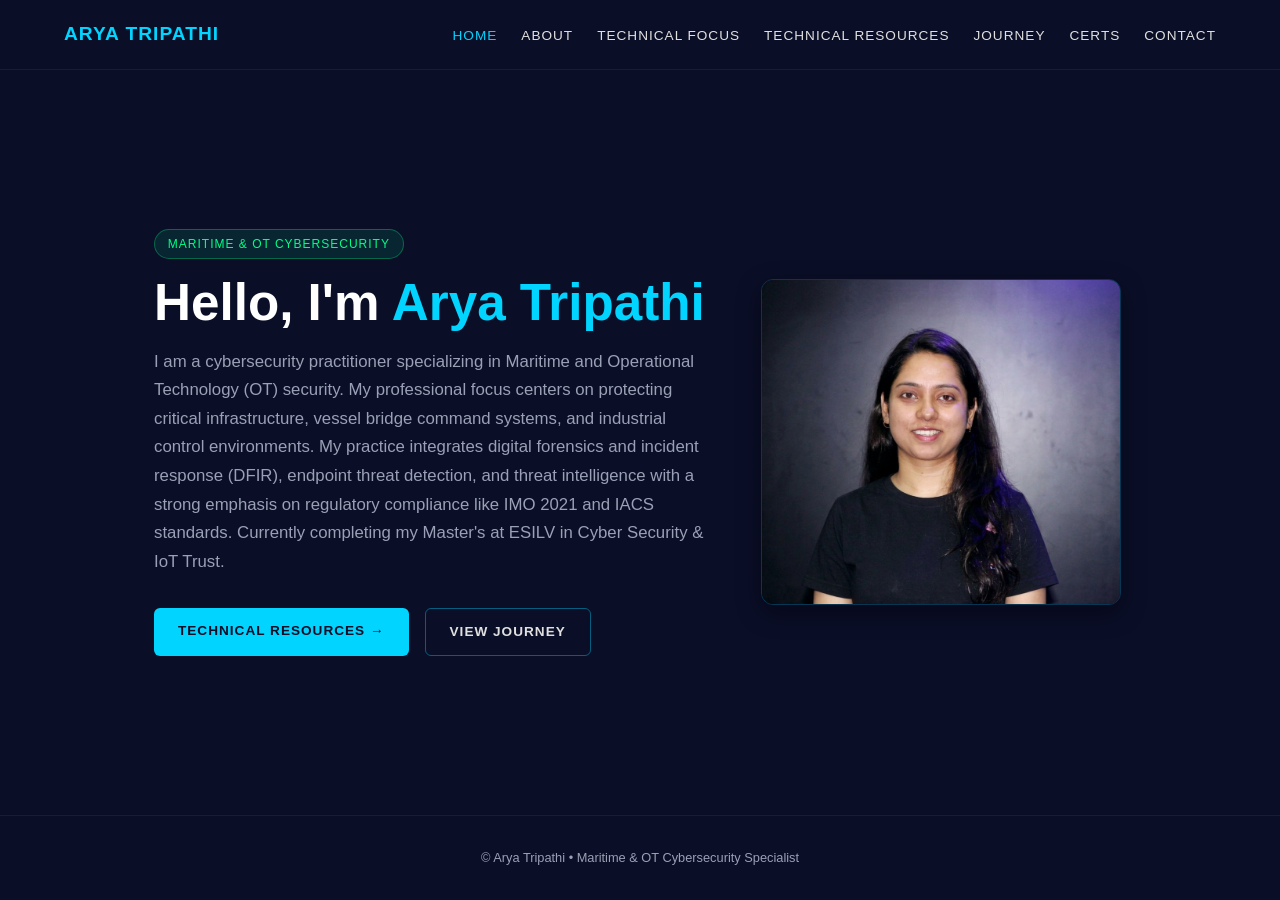
==== commit f13a03aa: "Fix journey filtering JS, fix playbook layout gap, clean home image styling" ====
--- a/index.html
+++ b/index.html
@@ -5,293 +5,121 @@
     <meta name="viewport" content="width=device-width, initial-scale=1.0">
     <title>Arya Tripathi | Maritime & OT Cybersecurity Specialist</title>
     <style>
-        * {
-            margin: 0;
-            padding: 0;
-            box-sizing: border-box;
-        }
-
+        * { margin: 0; padding: 0; box-sizing: border-box; }
         :root {
             --primary: #00d4ff;
-            --primary-dark: #0099cc;
             --secondary: #1e3a5f;
             --accent: #00ff88;
             --dark-bg: #0a0e27;
-            --card-bg: #1a1f3a;
+            --card-bg: #111736;
             --text-light: #e0e0e0;
             --text-muted: #9aa0b5;
         }
-
         body {
             font-family: 'Segoe UI', Tahoma, Geneva, Verdana, sans-serif;
-            background: linear-gradient(135deg, #0a0e27 0%, #1a1f3a 50%, #0f1628 100%);
+            background: #0a0e27;
             color: var(--text-light);
             line-height: 1.6;
             min-height: 100vh;
             display: flex;
             flex-direction: column;
         }
-
-        /* Navigation Bar */
         nav {
             display: flex;
             justify-content: space-between;
             align-items: center;
-            padding: 1.5rem 5%;
+            padding: 1.2rem 5%;
             background: rgba(10, 14, 39, 0.95);
-            backdrop-filter: blur(10px);
             border-bottom: 1px solid rgba(0, 212, 255, 0.1);
-            position: sticky;
-            top: 0;
-            z-index: 100;
         }
+        .logo { font-size: 1.2rem; font-weight: 700; color: var(--primary); text-decoration: none; }
+        nav ul { display: flex; list-style: none; gap: 1.5rem; }
+        nav a { color: var(--text-light); text-decoration: none; font-size: 0.85rem; letter-spacing: 1px; }
+        nav a:hover, nav a.active { color: var(--primary); }
 
-        .logo {
-            font-size: 1.4rem;
-            font-weight: 700;
-            color: var(--primary);
-            display: flex;
-            align-items: center;
-            gap: 0.65rem;
-            text-decoration: none;
-        }
-
-        .cyber-anchor-icon {
-            width: 28px;
-            height: 28px;
-            transition: transform 0.3s ease;
-        }
-
-        .logo:hover .cyber-anchor-icon {
-            transform: scale(1.1) rotate(5deg);
-        }
-
-        nav ul {
-            display: flex;
-            list-style: none;
-            gap: 1.8rem;
-        }
-
-        nav a {
-            color: var(--text-light);
-            text-decoration: none;
-            font-size: 0.85rem;
-            text-transform: uppercase;
-            letter-spacing: 1px;
-            transition: all 0.3s ease;
-        }
-
-        nav a:hover,
-        nav a.active {
-            color: var(--primary);
-        }
-
-        nav a.highlight-link {
-            color: var(--accent);
-            font-weight: 600;
-        }
-
-        /* Hero Section */
-        .hero {
-            max-width: 1200px;
-            margin: 0 auto;
-            padding: 5rem 5%;
+        .hero-container {
+            max-width: 1100px;
+            margin: 4rem auto;
+            padding: 0 5%;
             display: grid;
             grid-template-columns: 1.2fr 0.8fr;
             gap: 3rem;
             align-items: center;
             flex: 1;
         }
-
-        .status-badge {
-            display: inline-flex;
-            align-items: center;
-            gap: 0.5rem;
-            background: rgba(0, 212, 255, 0.1);
-            border: 1px solid rgba(0, 212, 255, 0.3);
-            color: var(--primary);
-            font-family: monospace;
-            font-size: 0.8rem;
-            padding: 0.4rem 0.9rem;
+        .status-tag {
+            display: inline-block;
+            background: rgba(0, 255, 136, 0.1);
+            border: 1px solid rgba(0, 255, 136, 0.3);
+            color: var(--accent);
+            font-size: 0.75rem;
+            padding: 0.3rem 0.8rem;
             border-radius: 20px;
-            margin-bottom: 1.5rem;
+            margin-bottom: 1rem;
             letter-spacing: 1px;
         }
+        .hero-text h1 { font-size: 3.2rem; line-height: 1.1; margin-bottom: 1rem; color: #fff; }
+        .hero-text h1 span { color: var(--primary); }
+        .hero-text p { color: var(--text-muted); font-size: 1.05rem; margin-bottom: 2rem; line-height: 1.7; }
 
-        .status-dot {
-            width: 8px;
-            height: 8px;
-            background-color: var(--accent);
-            border-radius: 50%;
-            box-shadow: 0 0 8px var(--accent);
+        .cta-buttons { display: flex; gap: 1rem; }
+        .btn {
+            padding: 0.75rem 1.5rem;
+            border-radius: 6px;
+            text-decoration: none;
+            font-size: 0.85rem;
+            font-weight: 600;
+            letter-spacing: 1px;
+            transition: all 0.3s;
+        }
+        .btn-primary { background: var(--primary); color: #0a0e27; }
+        .btn-primary:hover { background: #00b3d6; }
+        .btn-outline { border: 1px solid rgba(0, 212, 255, 0.4); color: var(--text-light); }
+        .btn-outline:hover { border-color: var(--primary); color: var(--primary); }
+
+        .profile-wrapper { display: flex; justify-content: center; }
+        .profile-img {
+            width: 100%;
+            max-width: 360px;
+            border-radius: 12px;
+            border: 1px solid rgba(0, 212, 255, 0.2);
+            box-shadow: 0 8px 24px rgba(0,0,0,0.4);
         }
 
-        .hero-text h1 {
-            font-size: 3.5rem;
-            line-height: 1.1;
-            color: #ffffff;
-            margin-bottom: 1rem;
-        }
-
-        .hero-text h1 span {
-            color: var(--primary);
-            display: block;
-        }
-
-        .hero-text p {
-            font-size: 1.1rem;
-            color: var(--text-muted);
-            margin-bottom: 2rem;
-            max-width: 580px;
-        }
-
-        .hero-btns {
-            display: flex;
-            gap: 1.2rem;
-            flex-wrap: wrap;
-        }
-
-        .btn {
-            padding: 0.8rem 1.8rem;
-            border-radius: 6px;
-            text-decoration: none;
-            font-size: 0.9rem;
-            font-weight: 600;
-            letter-spacing: 1px;
-            text-transform: uppercase;
-            transition: all 0.3s ease;
-        }
-
-        .primary-btn {
-            background: var(--primary);
-            color: #0a0e27;
-            border: 1px solid var(--primary);
-        }
-
-        .primary-btn:hover {
-            background: var(--accent);
-            border-color: var(--accent);
-            box-shadow: 0 0 15px rgba(0, 255, 136, 0.4);
-        }
-
-        .secondary-btn {
-            background: transparent;
-            color: var(--primary);
-            border: 1px solid var(--primary);
-        }
-
-        .secondary-btn:hover {
-            background: rgba(0, 212, 255, 0.1);
-        }
-
-        /* Hero Image Container */
-        .hero-image-container {
-            display: flex;
-            justify-content: center;
-            align-items: center;
-        }
-
-        .hero-image-frame {
-            position: relative;
-            width: 100%;
-            max-width: 380px;
-            border-radius: 16px;
-            padding: 8px;
-            background: linear-gradient(135deg, var(--primary), transparent, var(--accent));
-        }
-
-        .hero-image-frame img {
-            width: 100%;
-            height: auto;
-            border-radius: 12px;
-            display: block;
-            object-fit: cover;
-        }
-
-        footer {
-            background: rgba(10, 14, 39, 0.95);
-            padding: 2rem 5%;
-            text-align: center;
-            color: var(--text-muted);
-            font-size: 0.88rem;
-            border-top: 1px solid rgba(0, 212, 255, 0.1);
-        }
-
-        @media (max-width: 900px) {
-            .hero {
-                grid-template-columns: 1fr;
-                text-align: center;
-                padding-top: 2rem;
-            }
-
-            .hero-text p {
-                margin: 0 auto 2rem auto;
-            }
-
-            .hero-btns {
-                justify-content: center;
-            }
-        }
+        footer { text-align: center; padding: 2rem; color: var(--text-muted); font-size: 0.8rem; border-top: 1px solid rgba(0,212,255,0.1); }
     </style>
 </head>
 <body>
-
-    <!-- Unified Navigation Bar with Cyber-Anchor Logo -->
     <nav>
-        <a href="index.html" class="logo">
-            <svg class="cyber-anchor-icon" viewBox="0 0 32 32" fill="none" xmlns="http://www.w3.org/2000/svg">
-                <!-- Hexagon Node Boundary -->
-                <polygon points="16,2 29,9.5 29,24.5 16,32 3,24.5 3,9.5" stroke="var(--accent)" stroke-width="2" fill="rgba(0, 255, 136, 0.05)" />
-                <circle cx="16" cy="2" r="1.5" fill="var(--primary)" />
-                <circle cx="29" cy="9.5" r="1.5" fill="var(--primary)" />
-                <circle cx="29" cy="24.5" r="1.5" fill="var(--primary)" />
-                <circle cx="16" cy="32" r="1.5" fill="var(--primary)" />
-                <circle cx="3" cy="24.5" r="1.5" fill="var(--primary)" />
-                <circle cx="3" cy="9.5" r="1.5" fill="var(--primary)" />
-                <!-- Anchor Core -->
-                <circle cx="16" cy="8" r="2" stroke="var(--primary)" stroke-width="1.8" />
-                <line x1="16" y1="10" x2="16" y2="23" stroke="var(--primary)" stroke-width="2" stroke-linecap="round" />
-                <line x1="11" y1="13" x2="21" y2="13" stroke="var(--primary)" stroke-width="1.8" stroke-linecap="round" />
-                <path d="M 9,19 C 9,25 23,25 23,19" stroke="var(--primary)" stroke-width="2" stroke-linecap="round" fill="none" />
-                <path d="M 8,18 L 9,20 L 11,19" fill="var(--accent)" />
-                <path d="M 24,18 L 23,20 L 21,19" fill="var(--accent)" />
-            </svg>
-            Arya Tripathi
-        </a>
+        <a href="index.html" class="logo">ARYA TRIPATHI</a>
         <ul>
             <li><a href="index.html" class="active">HOME</a></li>
             <li><a href="pages/about.html">ABOUT</a></li>
             <li><a href="pages/services.html">TECHNICAL FOCUS</a></li>
-            <li><a href="pages/playbook.html" class="highlight-link">TECHNICAL RESOURCES</a></li>
+            <li><a href="pages/playbook.html">TECHNICAL RESOURCES</a></li>
             <li><a href="pages/journey.html">JOURNEY</a></li>
             <li><a href="pages/certifications.html">CERTS</a></li>
             <li><a href="pages/contact.html">CONTACT</a></li>
         </ul>
     </nav>
 
-    <!-- Hero Content -->
-    <section class="hero">
+    <div class="hero-container">
         <div class="hero-text">
-            <div class="status-badge">
-                <span class="status-dot"></span> MARITIME & OT CYBERSECURITY
-            </div>
+            <span class="status-tag">MARITIME &amp; OT CYBERSECURITY</span>
             <h1>Hello, I'm <span>Arya Tripathi</span></h1>
-            <p>Cybersecurity Specialist with hands-on experience spanning maritime navigation security, digital forensics, endpoint threat detection, and national critical infrastructure intelligence. Master's student in Cyber Security & IoT Trust at ESILV.</p>
-            <div class="hero-btns">
-                <a href="pages/playbook.html" class="btn primary-btn">TECHNICAL RESOURCES →</a>
-                <a href="pages/journey.html" class="btn secondary-btn">VIEW JOURNEY</a>
+            <p>I am a cybersecurity practitioner specializing in Maritime and Operational Technology (OT) security. My professional focus centers on protecting critical infrastructure, vessel bridge command systems, and industrial control environments. My practice integrates digital forensics and incident response (DFIR), endpoint threat detection, and threat intelligence with a strong emphasis on regulatory compliance like IMO 2021 and IACS standards. Currently completing my Master's at ESILV in Cyber Security &amp; IoT Trust.</p>
+            <div class="cta-buttons">
+                <a href="pages/playbook.html" class="btn btn-primary">TECHNICAL RESOURCES &rarr;</a>
+                <a href="pages/journey.html" class="btn btn-outline">VIEW JOURNEY</a>
             </div>
         </div>
-        <div class="hero-image-container">
-            <div class="hero-image-frame">
-                <img src="assets/images/profile.jpg" alt="Arya Tripathi">
-            </div>
+        <div class="profile-wrapper">
+            <img src="assets/images/profile.jpg" alt="Arya Tripathi" class="profile-img">
         </div>
-    </section>
+    </div>
 
     <footer>
-        <p>&copy; Arya Tripathi &bull; Maritime & OT Cybersecurity Specialist</p>
+        <p>&copy; Arya Tripathi &bull; Maritime &amp; OT Cybersecurity Specialist</p>
     </footer>
-
 </body>
 </html>
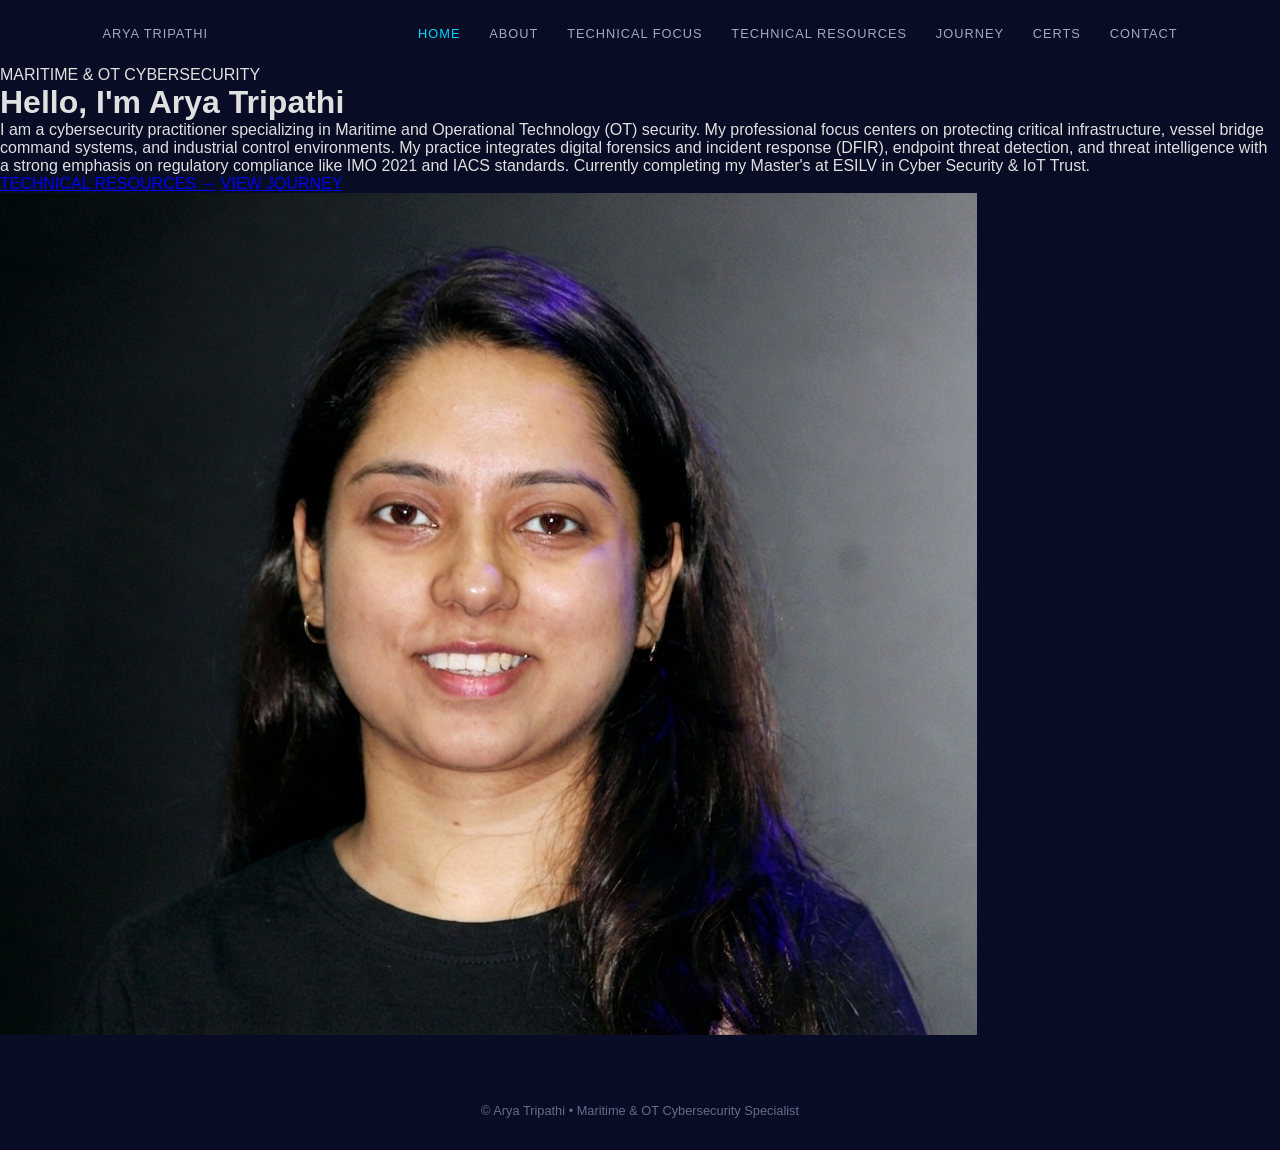
==== commit 24dd7bbb: "Fix site index page" ====
--- a/index.html
+++ b/index.html
@@ -3,96 +3,19 @@
 <head>
     <meta charset="UTF-8">
     <meta name="viewport" content="width=device-width, initial-scale=1.0">
-    <title>Arya Tripathi | Maritime & OT Cybersecurity Specialist</title>
-    <style>
-        * { margin: 0; padding: 0; box-sizing: border-box; }
-        :root {
-            --primary: #00d4ff;
-            --secondary: #1e3a5f;
-            --accent: #00ff88;
-            --dark-bg: #0a0e27;
-            --card-bg: #111736;
-            --text-light: #e0e0e0;
-            --text-muted: #9aa0b5;
-        }
-        body {
-            font-family: 'Segoe UI', Tahoma, Geneva, Verdana, sans-serif;
-            background: #0a0e27;
-            color: var(--text-light);
-            line-height: 1.6;
-            min-height: 100vh;
-            display: flex;
-            flex-direction: column;
-        }
-        nav {
-            display: flex;
-            justify-content: space-between;
-            align-items: center;
-            padding: 1.2rem 5%;
-            background: rgba(10, 14, 39, 0.95);
-            border-bottom: 1px solid rgba(0, 212, 255, 0.1);
-        }
-        .logo { font-size: 1.2rem; font-weight: 700; color: var(--primary); text-decoration: none; }
-        nav ul { display: flex; list-style: none; gap: 1.5rem; }
-        nav a { color: var(--text-light); text-decoration: none; font-size: 0.85rem; letter-spacing: 1px; }
-        nav a:hover, nav a.active { color: var(--primary); }
+    <title>Arya Tripathi | Maritime &amp; OT Cybersecurity Specialist</title>
 
-        .hero-container {
-            max-width: 1100px;
-            margin: 4rem auto;
-            padding: 0 5%;
-            display: grid;
-            grid-template-columns: 1.2fr 0.8fr;
-            gap: 3rem;
-            align-items: center;
-            flex: 1;
-        }
-        .status-tag {
-            display: inline-block;
-            background: rgba(0, 255, 136, 0.1);
-            border: 1px solid rgba(0, 255, 136, 0.3);
-            color: var(--accent);
-            font-size: 0.75rem;
-            padding: 0.3rem 0.8rem;
-            border-radius: 20px;
-            margin-bottom: 1rem;
-            letter-spacing: 1px;
-        }
-        .hero-text h1 { font-size: 3.2rem; line-height: 1.1; margin-bottom: 1rem; color: #fff; }
-        .hero-text h1 span { color: var(--primary); }
-        .hero-text p { color: var(--text-muted); font-size: 1.05rem; margin-bottom: 2rem; line-height: 1.7; }
-
-        .cta-buttons { display: flex; gap: 1rem; }
-        .btn {
-            padding: 0.75rem 1.5rem;
-            border-radius: 6px;
-            text-decoration: none;
-            font-size: 0.85rem;
-            font-weight: 600;
-            letter-spacing: 1px;
-            transition: all 0.3s;
-        }
-        .btn-primary { background: var(--primary); color: #0a0e27; }
-        .btn-primary:hover { background: #00b3d6; }
-        .btn-outline { border: 1px solid rgba(0, 212, 255, 0.4); color: var(--text-light); }
-        .btn-outline:hover { border-color: var(--primary); color: var(--primary); }
-
-        .profile-wrapper { display: flex; justify-content: center; }
-        .profile-img {
-            width: 100%;
-            max-width: 360px;
-            border-radius: 12px;
-            border: 1px solid rgba(0, 212, 255, 0.2);
-            box-shadow: 0 8px 24px rgba(0,0,0,0.4);
-        }
-
-        footer { text-align: center; padding: 2rem; color: var(--text-muted); font-size: 0.8rem; border-top: 1px solid rgba(0,212,255,0.1); }
-    </style>
+    <!-- Shared Stylesheet -->
+    <link rel="stylesheet" href="css/style.css">
 </head>
 <body>
     <nav>
         <a href="index.html" class="logo">ARYA TRIPATHI</a>
-        <ul>
+
+        <!-- Hamburger toggle button for mobile -->
+        <button class="menu-toggle" aria-label="Toggle Menu" onclick="toggleMenu()">☰</button>
+
+        <ul id="nav-menu">
             <li><a href="index.html" class="active">HOME</a></li>
             <li><a href="pages/about.html">ABOUT</a></li>
             <li><a href="pages/services.html">TECHNICAL FOCUS</a></li>
@@ -121,5 +44,8 @@
     <footer>
         <p>&copy; Arya Tripathi &bull; Maritime &amp; OT Cybersecurity Specialist</p>
     </footer>
+
+    <!-- Shared JavaScript for Mobile Navigation -->
+    <script src="js/main.js"></script>
 </body>
 </html>
--- a/css/style.css
+++ b/css/style.css
@@ -0,0 +1,91 @@
+* { margin: 0; padding: 0; box-sizing: border-box; }
+
+:root {
+    --primary: #00d4ff;
+    --accent: #00ff88;
+    --dark-bg: #080c24;
+    --card-bg: rgba(15, 23, 50, 0.6);
+    --card-border: rgba(0, 212, 255, 0.15);
+    --text-light: #e0e0e0;
+    --text-muted: #8e99b0;
+}
+
+body { 
+    font-family: 'Segoe UI', Tahoma, Geneva, Verdana, sans-serif; 
+    background: var(--dark-bg); 
+    color: var(--text-light); 
+    min-height: 100vh; 
+    display: flex; 
+    flex-direction: column; 
+}
+
+/* Shared Navigation */
+nav { 
+    display: flex; 
+    justify-content: space-between; 
+    align-items: center; 
+    padding: 1.5rem 8%; 
+    background: var(--dark-bg);
+    position: relative;
+}
+
+.logo-container {
+    display: flex;
+    align-items: center;
+    gap: 10px;
+    text-decoration: none;
+}
+
+.nav-logo-svg { width: 32px; height: 32px; }
+.logo-text { font-size: 1.1rem; font-weight: 700; color: var(--primary); letter-spacing: 1px; }
+
+nav ul { display: flex; list-style: none; gap: 1.8rem; }
+nav a { color: #a0aabf; text-decoration: none; font-size: 0.8rem; letter-spacing: 1px; font-weight: 500; }
+nav a:hover, nav a.active { color: var(--primary); }
+
+.menu-toggle {
+    display: none;
+    background: none;
+    border: 1px solid var(--card-border);
+    color: var(--primary);
+    font-size: 1.4rem;
+    padding: 0.2rem 0.6rem;
+    border-radius: 4px;
+    cursor: pointer;
+}
+
+/* Container & Footer */
+.container { 
+    max-width: 1000px; 
+    margin: 2rem auto; 
+    padding: 0 5%; 
+    flex: 1; 
+    width: 100%; 
+}
+
+footer { 
+    text-align: center; 
+    padding: 2rem; 
+    color: #616e88; 
+    font-size: 0.8rem; 
+    background: var(--dark-bg);
+    margin-top: 2rem;
+}
+
+/* Mobile Breakpoint */
+@media (max-width: 768px) {
+    nav { flex-wrap: wrap; padding: 1.2rem 5%; }
+    .menu-toggle { display: block; }
+    nav ul {
+        display: none;
+        flex-direction: column;
+        width: 100%;
+        gap: 1rem;
+        padding-top: 1.2rem;
+        margin-top: 1rem;
+        border-top: 1px solid rgba(0, 212, 255, 0.1);
+    }
+    nav ul.open { display: flex; }
+    .two-column-grid, .bring-grid { grid-template-columns: 1fr !important; }
+    .page-title { font-size: 2rem; }
+}
